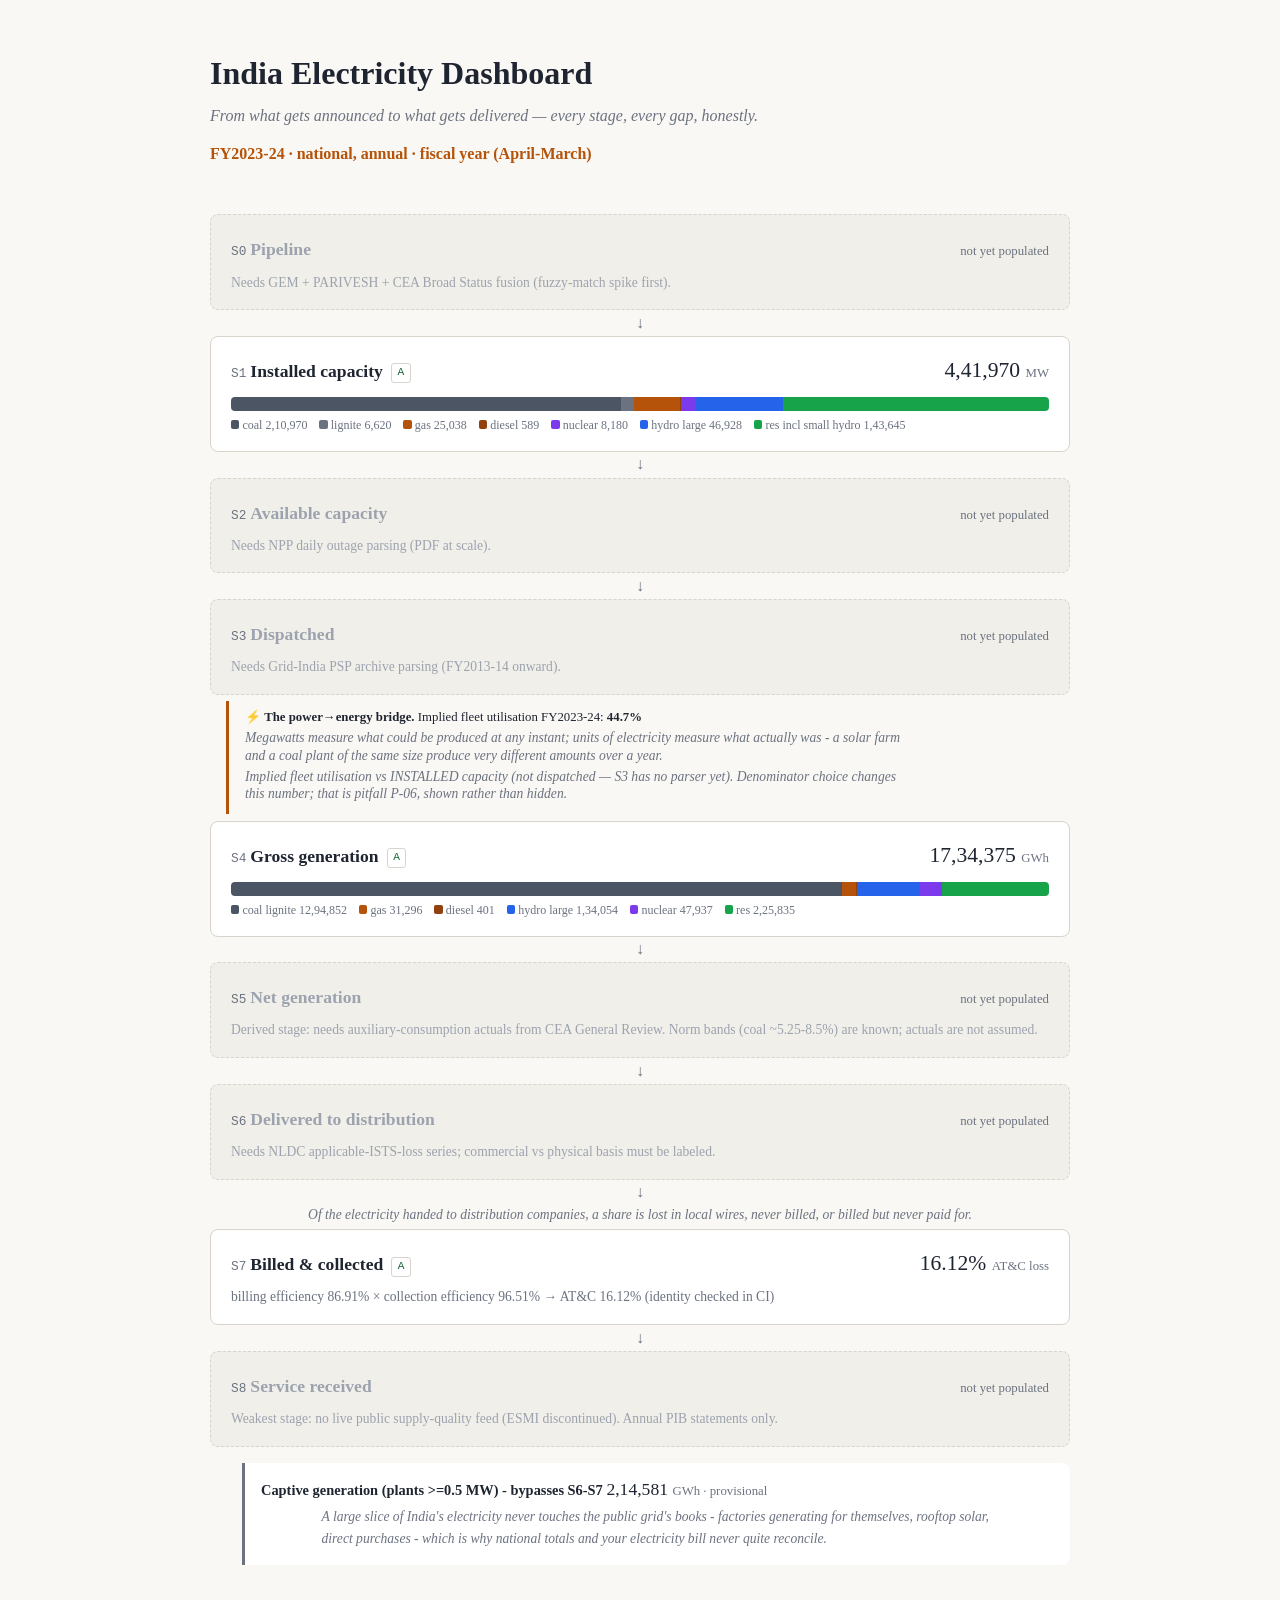
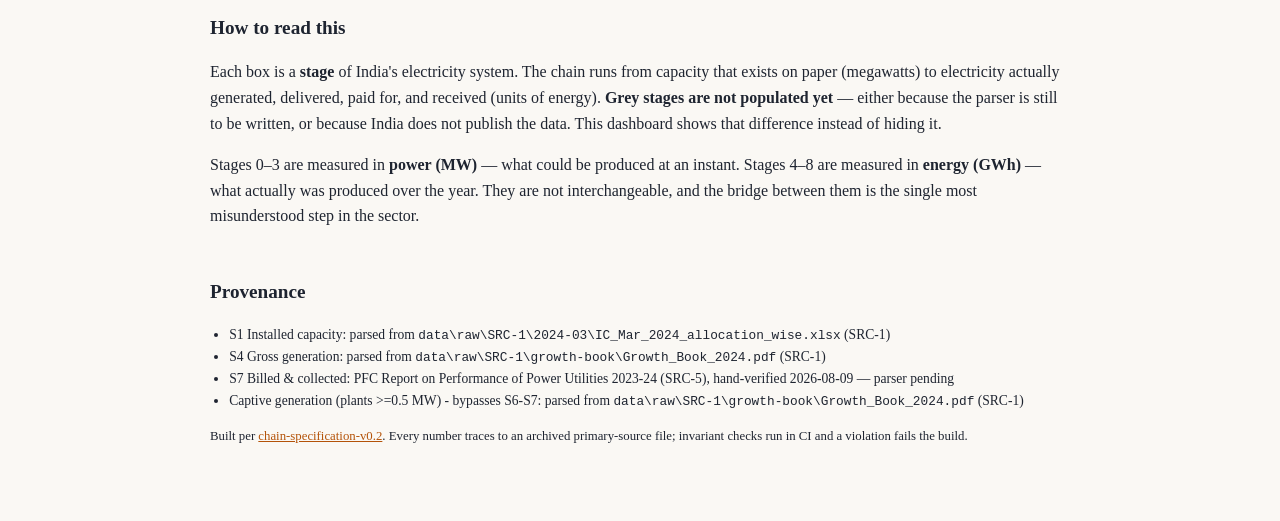
==== site/index.html @ 017a5931 "Walking skeleton: pipeline, raw archive, static dashboard, CI deploy - pipeline/: archive-first fetc" ====
<!doctype html>
<html lang="en">
<head>
<meta charset="utf-8">
<meta name="viewport" content="width=device-width, initial-scale=1">
<title>India Electricity Dashboard — the chain</title>
<link rel="stylesheet" href="style.css">
</head>
<body>
<header>
  <h1>India Electricity Dashboard</h1>
  <p class="tagline">From what gets announced to what gets delivered — every stage, every gap, honestly.</p>
  <p class="period" id="period"></p>
</header>

<main>
  <section id="chain" aria-label="The electricity chain"></section>

  <section class="explain">
    <h2>How to read this</h2>
    <p>Each box is a <strong>stage</strong> of India's electricity system. The chain runs from
    capacity that exists on paper (megawatts) to electricity actually generated, delivered,
    paid for, and received (units of energy). <strong>Grey stages are not populated yet</strong> —
    either because the parser is still to be written, or because India does not publish the
    data. This dashboard shows that difference instead of hiding it.</p>
    <p>Stages 0–3 are measured in <strong>power (MW)</strong> — what could be produced at an instant.
    Stages 4–8 are measured in <strong>energy (GWh)</strong> — what actually was produced over the year.
    They are not interchangeable, and the bridge between them is the single most
    misunderstood step in the sector.</p>
  </section>

  <section id="notes" class="explain">
    <h2>Provenance</h2>
    <ul id="provenance"></ul>
    <p class="fine">Built per <a href="https://github.com/subtlesk/indiainfra">chain-specification-v0.2</a>.
    Every number traces to an archived primary-source file; invariant checks run in CI and
    a violation fails the build.</p>
  </section>
</main>

<script src="app.js"></script>
</body>
</html>
---- site/style.css ----
:root {
  --bg: #faf8f4;
  --ink: #1e2430;
  --muted: #6b7280;
  --card: #ffffff;
  --line: #d8d4cc;
  --accent: #b45309;
  --pending-bg: #f1efe9;
  --pending-ink: #9ca3af;
  --good: #166534;
}
@media (prefers-color-scheme: dark) {
  :root {
    --bg: #14161c; --ink: #e8e6e1; --muted: #9aa0ab; --card: #1d2129;
    --line: #343a46; --accent: #e8963f; --pending-bg: #191c23;
    --pending-ink: #565d6b; --good: #6bbf8a;
  }
}
* { box-sizing: border-box; }
body {
  margin: 0; background: var(--bg); color: var(--ink);
  font: 16px/1.6 Georgia, 'Times New Roman', serif;
}
header { max-width: 900px; margin: 0 auto; padding: 3rem 1.25rem 1rem; }
h1 { font-size: 2rem; margin: 0 0 .25rem; }
.tagline { color: var(--muted); margin: 0; font-style: italic; }
.period { color: var(--accent); font-weight: bold; margin: .75rem 0 0; }
main { max-width: 900px; margin: 0 auto; padding: 0 1.25rem 4rem; }

#chain { margin: 2rem 0; }
.stage {
  background: var(--card); border: 1px solid var(--line); border-radius: 8px;
  padding: 1rem 1.25rem; margin: 0;
}
.stage.pending { background: var(--pending-bg); border-style: dashed; }
.stage.pending .stage-name, .stage.pending .stage-note { color: var(--pending-ink); }
.stage-head { display: flex; justify-content: space-between; align-items: baseline; gap: 1rem; flex-wrap: wrap; }
.stage-id { font-family: ui-monospace, monospace; font-size: .8rem; color: var(--muted); }
.stage-name { font-weight: bold; font-size: 1.1rem; }
.stage-value { font-size: 1.35rem; font-variant-numeric: tabular-nums; }
.stage-value small { font-size: .8rem; color: var(--muted); }
.stage-note { font-size: .85rem; color: var(--muted); margin: .35rem 0 0; }
.grade { display: inline-block; font-family: ui-monospace, monospace; font-size: .7rem;
  border: 1px solid var(--line); border-radius: 3px; padding: 0 .35rem; margin-left: .5rem;
  color: var(--good); vertical-align: middle; }
.breakdown { display: flex; height: 14px; border-radius: 4px; overflow: hidden; margin-top: .6rem; }
.breakdown span { display: block; height: 100%; }
.legend { font-size: .75rem; color: var(--muted); margin-top: .3rem; }
.legend b { font-weight: normal; white-space: nowrap; margin-right: .75rem; }
.legend i { display: inline-block; width: .7em; height: .7em; border-radius: 2px; margin-right: .25em; }

.connector { text-align: center; color: var(--muted); padding: .15rem 0; line-height: 1.3; }
.connector .arrow { font-size: 1rem; }
.connector .edge-label { font-size: .8rem; }
.connector.bridge { border-left: 3px solid var(--accent); margin: .4rem 0 .4rem 1rem;
  padding: .5rem 1rem; text-align: left; }
.connector.bridge .edge-label { color: var(--ink); }
.citizen { font-style: italic; font-size: .85rem; color: var(--muted); max-width: 42rem;
  margin: .2rem auto; }
.connector.bridge .citizen { margin: .2rem 0; }

.sideflow { border-left: 3px solid var(--muted); background: var(--card);
  border-radius: 0 8px 8px 0; padding: .75rem 1rem; margin: 1rem 0 1rem 2rem;
  font-size: .9rem; }
.sideflow .stage-value { font-size: 1.1rem; }

.explain { margin-top: 3rem; }
.explain h2 { font-size: 1.2rem; }
.explain p, .explain li { color: var(--ink); }
.fine { font-size: .8rem; color: var(--muted); }
#provenance { font-size: .85rem; padding-left: 1.2rem; }
#provenance code { font-size: .8rem; }
a { color: var(--accent); }
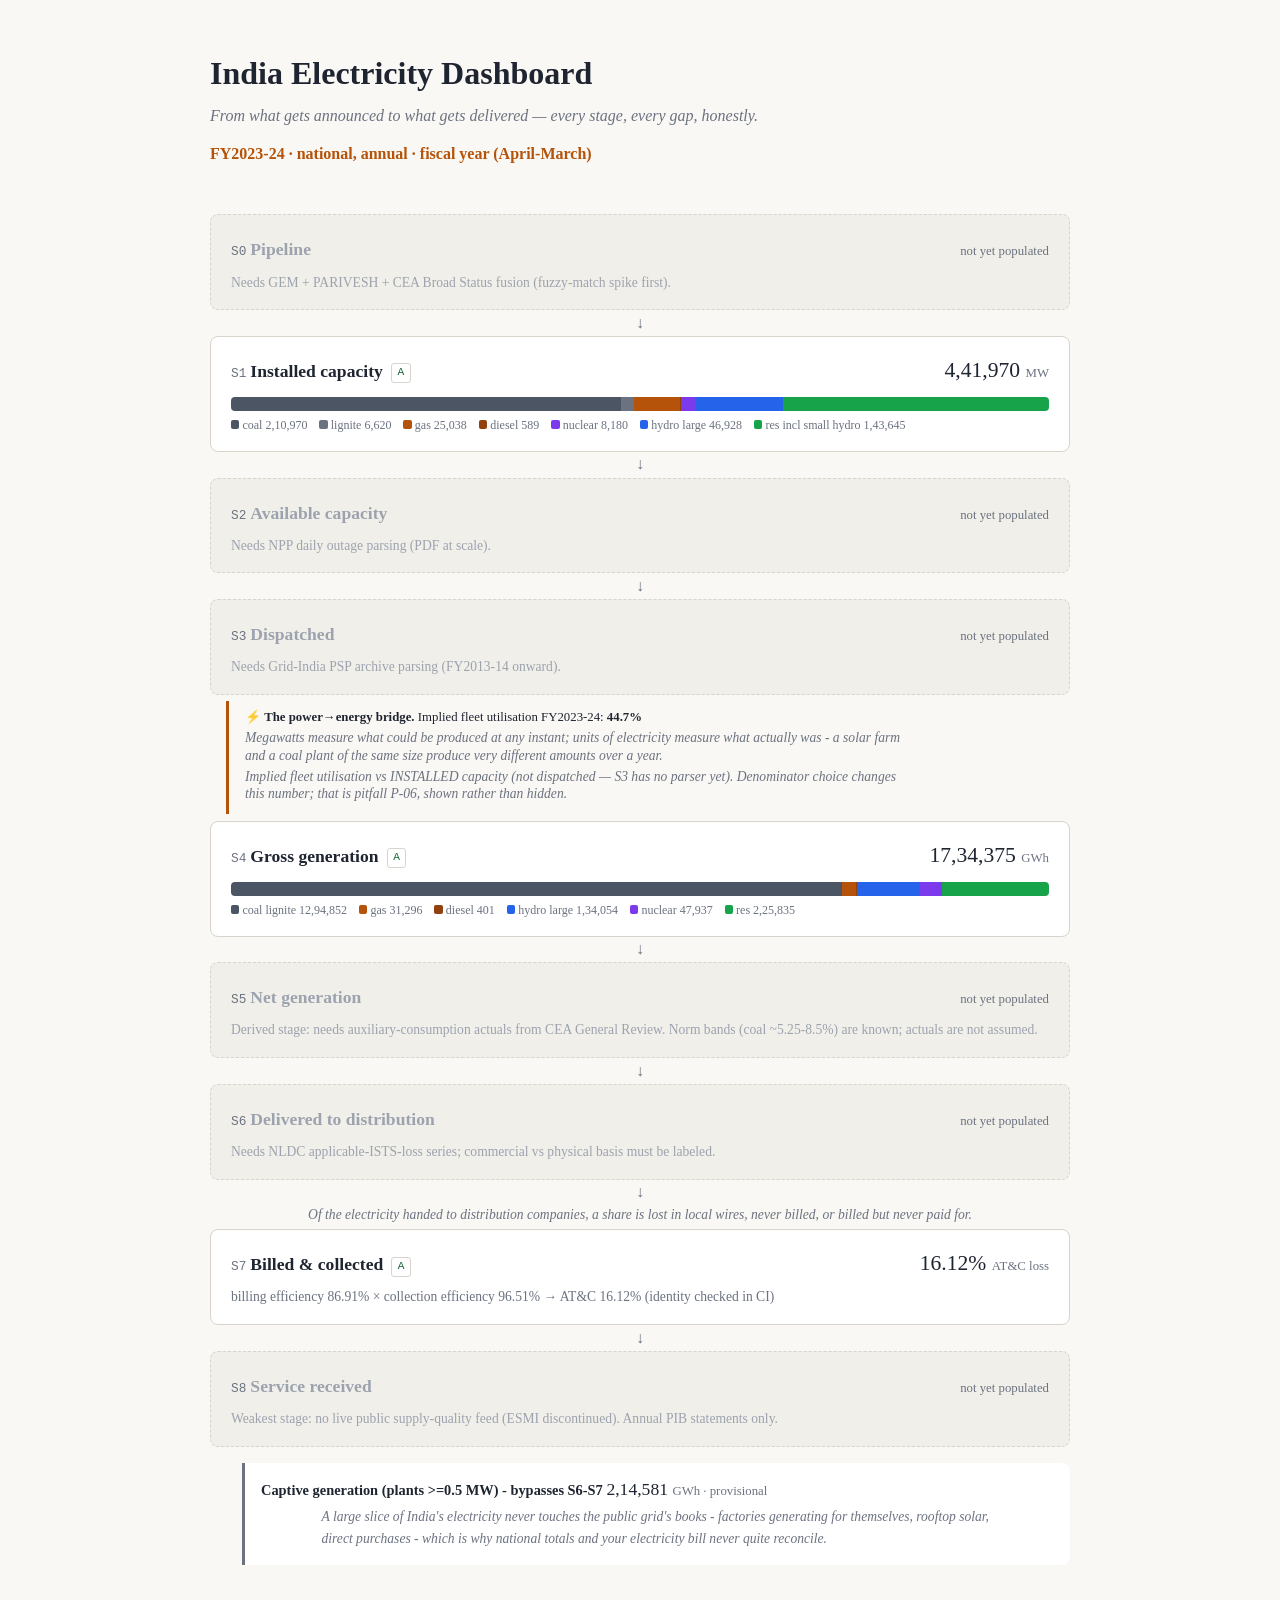
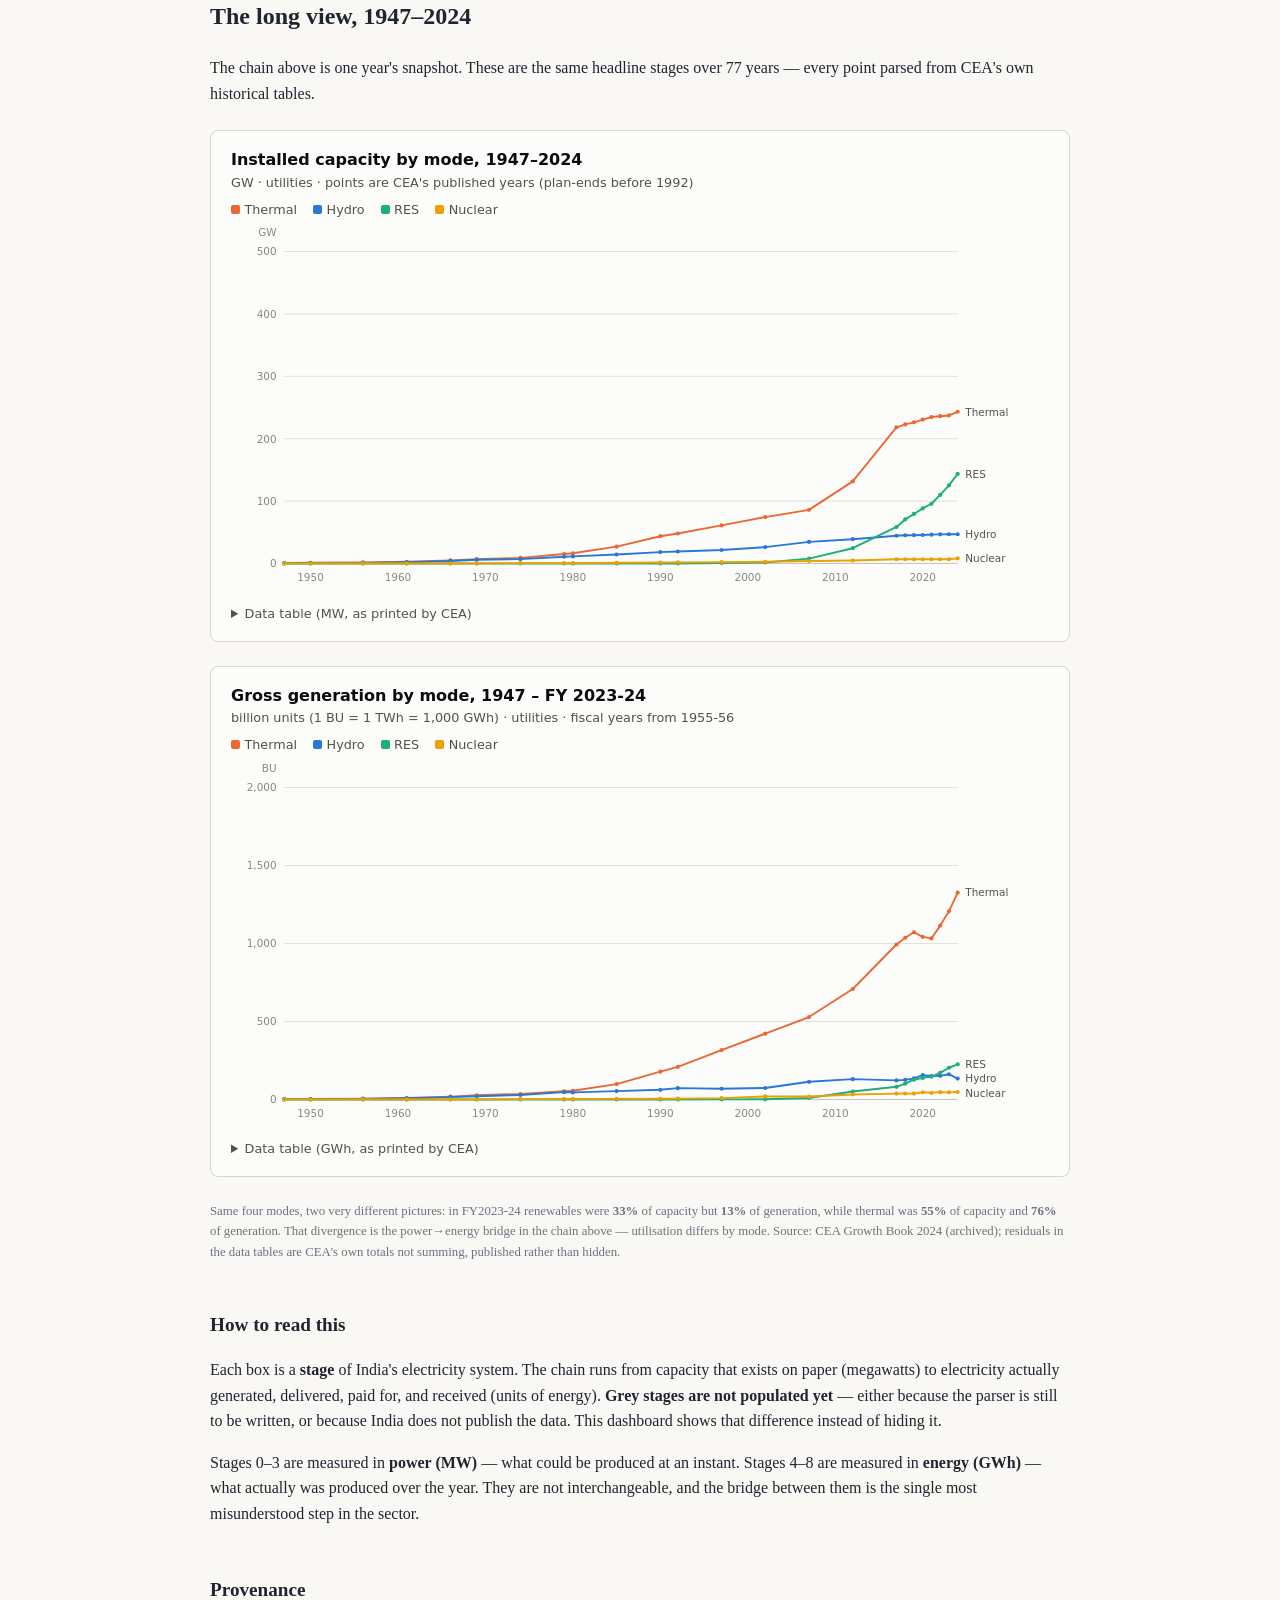
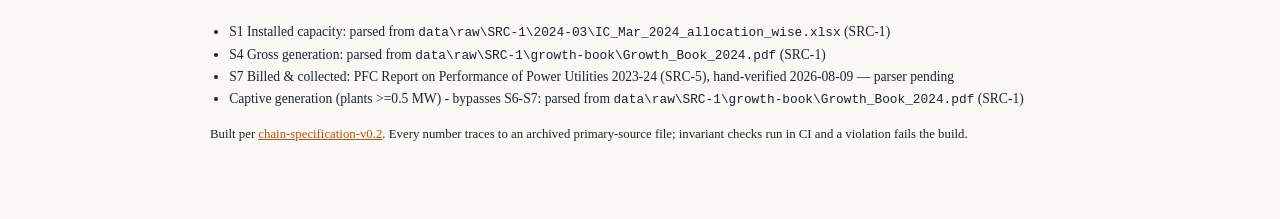
==== commit 8b3b1cff: "Time-series view: mode-wise capacity & generation lines, 1947-2024 - parse_cea.py: history parsers f" ====
--- a/site/index.html
+++ b/site/index.html
@@ -15,6 +15,12 @@
 
 <main>
   <section id="chain" aria-label="The electricity chain"></section>
+
+  <section id="longview" aria-label="The long view — time series">
+    <h2>The long view, 1947–2024</h2>
+    <p>The chain above is one year's snapshot. These are the same headline stages over
+    77 years — every point parsed from CEA's own historical tables.</p>
+  </section>
 
   <section class="explain">
     <h2>How to read this</h2>
@@ -39,5 +45,6 @@
 </main>
 
 <script src="app.js"></script>
+<script src="chart.js"></script>
 </body>
 </html>
--- a/site/style.css
+++ b/site/style.css
@@ -64,6 +64,53 @@
   font-size: .9rem; }
 .sideflow .stage-value { font-size: 1.1rem; }
 
+/* ---- time-series charts (dataviz reference palette) ---- */
+.viz-root {
+  color-scheme: light;
+  --surface-1: #fcfcfb; --text-primary: #0b0b0b; --text-secondary: #52514e;
+  --muted-ink: #898781; --grid: #e1e0d9; --baseline: #c3c2b7;
+  --series-1: #2a78d6; --series-2: #eb6834; --series-3: #1baf7a; --series-4: #eda100;
+  position: relative; background: var(--surface-1);
+  border: 1px solid var(--line); border-radius: 8px;
+  padding: 1rem 1.25rem; margin: 1.5rem 0;
+  font-family: system-ui, -apple-system, "Segoe UI", sans-serif;
+}
+@media (prefers-color-scheme: dark) {
+  .viz-root {
+    color-scheme: dark;
+    --surface-1: #1a1a19; --text-primary: #ffffff; --text-secondary: #c3c2b7;
+    --muted-ink: #898781; --grid: #2c2c2a; --baseline: #383835;
+    --series-1: #3987e5; --series-2: #d95926; --series-3: #199e70; --series-4: #c98500;
+  }
+}
+.viz-root figcaption { color: var(--text-primary); font-weight: 600; margin-bottom: .25rem; }
+.viz-root .viz-sub { display: block; font-weight: 400; font-size: .8rem; color: var(--text-secondary); }
+.viz-legend { display: flex; gap: 1rem; flex-wrap: wrap; font-size: .8rem;
+  color: var(--text-secondary); margin: .4rem 0 .2rem; }
+.viz-legend i { display: inline-block; width: .7em; height: .7em; border-radius: 2px; margin-right: .35em; }
+.viz-root svg { width: 100%; height: auto; display: block; }
+.viz-root .grid { stroke: var(--grid); stroke-width: 1; }
+.viz-root .axis { stroke: var(--baseline); stroke-width: 1; }
+.viz-root .tick { fill: var(--muted-ink); font-size: 11px; }
+.viz-root .ynum { font-variant-numeric: tabular-nums; }
+.viz-root .series { fill: none; stroke-width: 2; stroke-linejoin: round; }
+.viz-root .endlabel { fill: var(--text-secondary); font-size: 11px; }
+.viz-root .cross { stroke: var(--baseline); stroke-width: 1; stroke-dasharray: 3 3; }
+.viz-tip { position: absolute; top: 4.5rem; background: var(--surface-1);
+  border: 1px solid var(--line); border-radius: 6px; padding: .5rem .65rem;
+  font-size: .75rem; color: var(--text-secondary); pointer-events: none;
+  box-shadow: 0 2px 8px rgba(0,0,0,.12); min-width: 130px; }
+.viz-tip b { color: var(--text-primary); font-variant-numeric: tabular-nums; float: right; margin-left: .75em; }
+.viz-tip i { display: inline-block; width: .6em; height: .6em; border-radius: 2px; margin-right: .35em; }
+.viz-tip .tot { border-top: 1px solid var(--line); margin-top: .25rem; padding-top: .25rem; }
+.viz-tip .resid { color: var(--muted-ink); font-style: italic; max-width: 12rem; }
+.viz-root details { margin-top: .5rem; font-size: .8rem; color: var(--text-secondary); }
+.viz-root summary { cursor: pointer; }
+.viz-tablewrap { overflow-x: auto; }
+.viz-root table { border-collapse: collapse; margin-top: .5rem; font-variant-numeric: tabular-nums; }
+.viz-root th, .viz-root td { padding: .15rem .6rem; text-align: right; border-bottom: 1px solid var(--grid); }
+.viz-root th:first-child, .viz-root td:first-child { text-align: left; }
+
 .explain { margin-top: 3rem; }
 .explain h2 { font-size: 1.2rem; }
 .explain p, .explain li { color: var(--ink); }
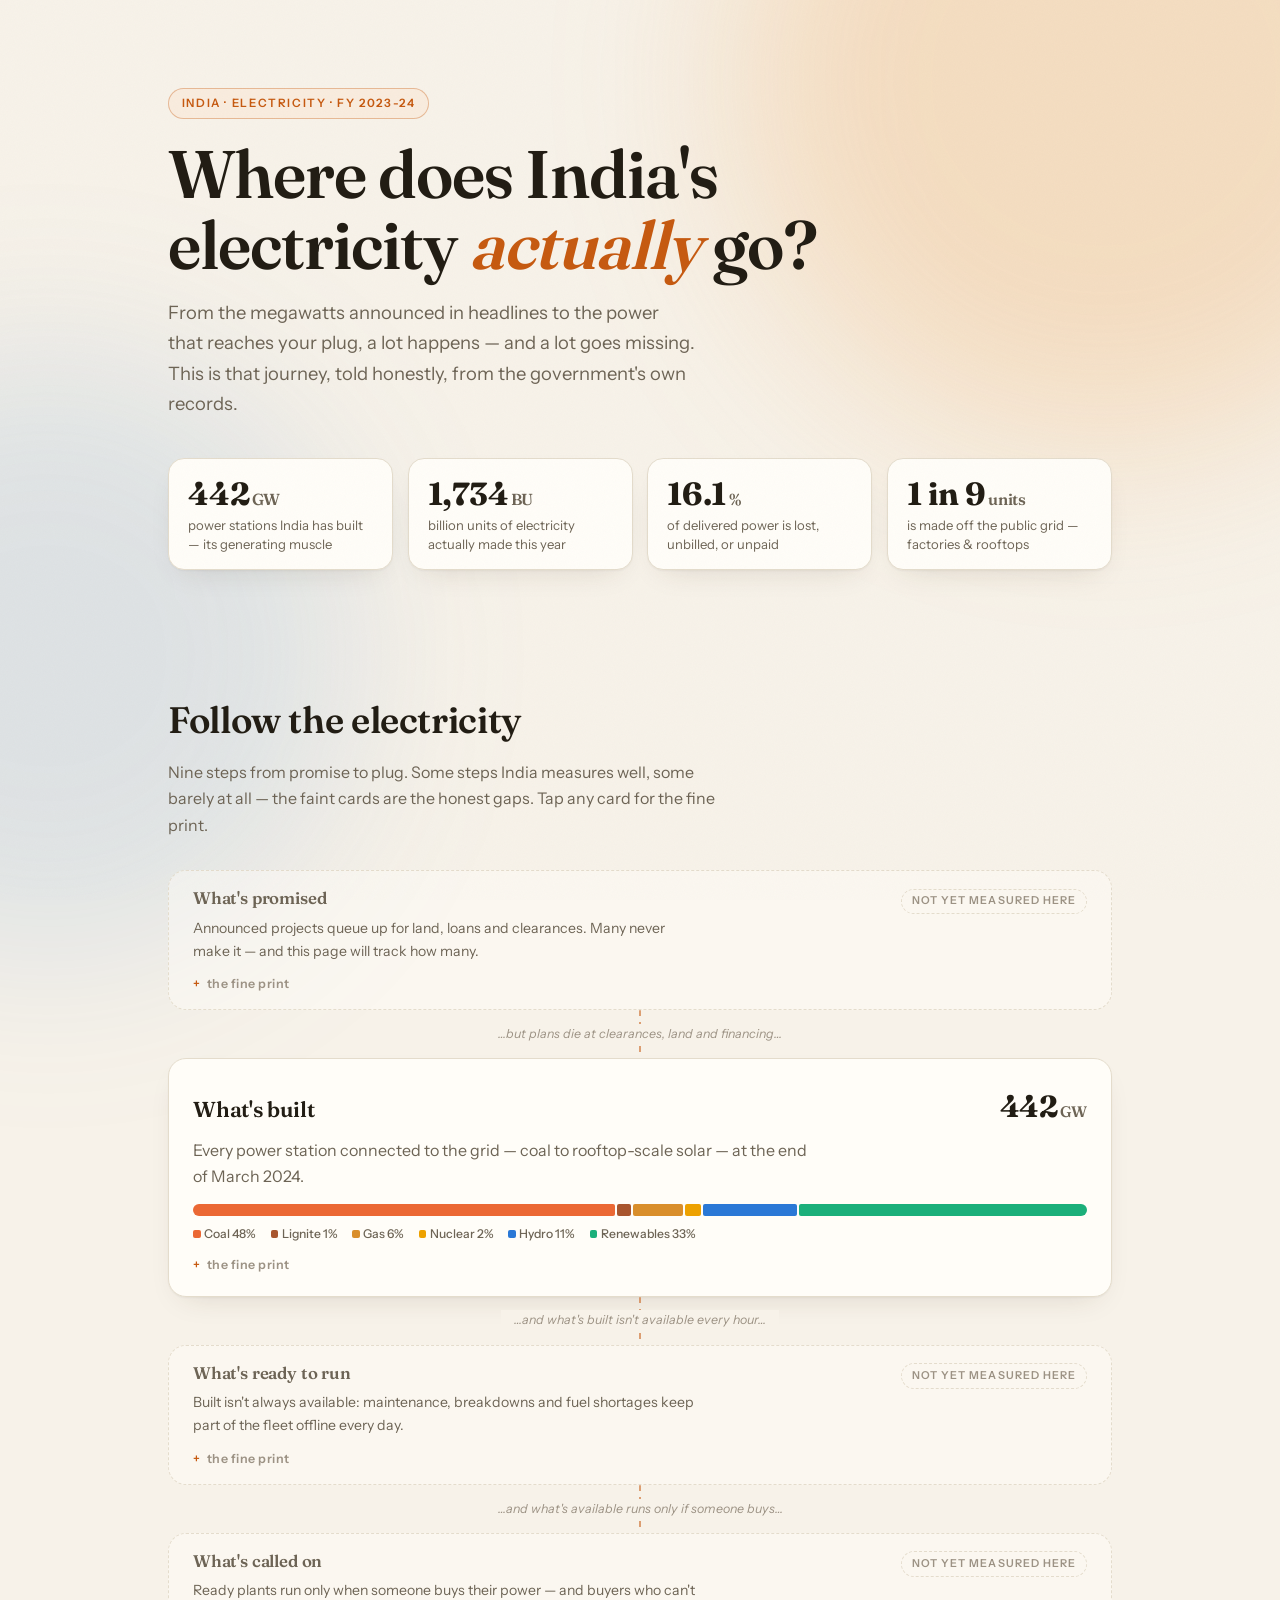
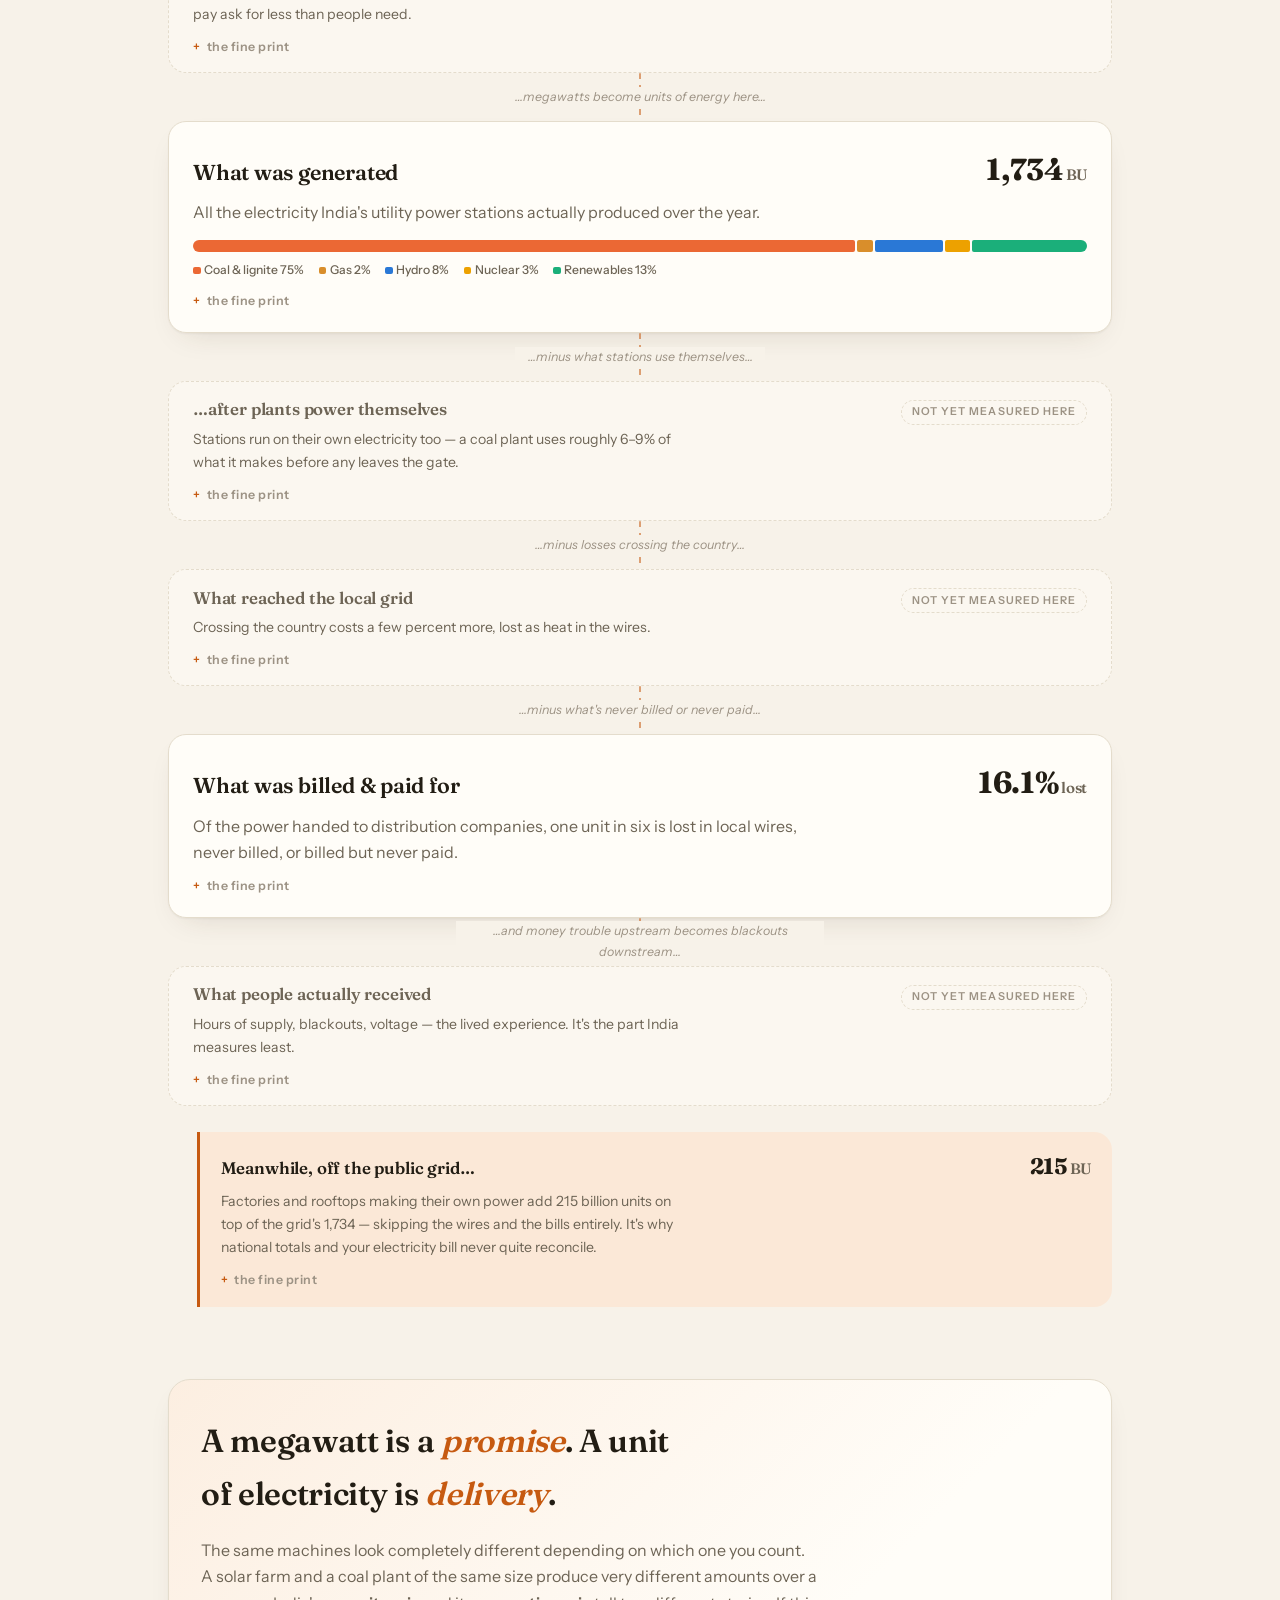
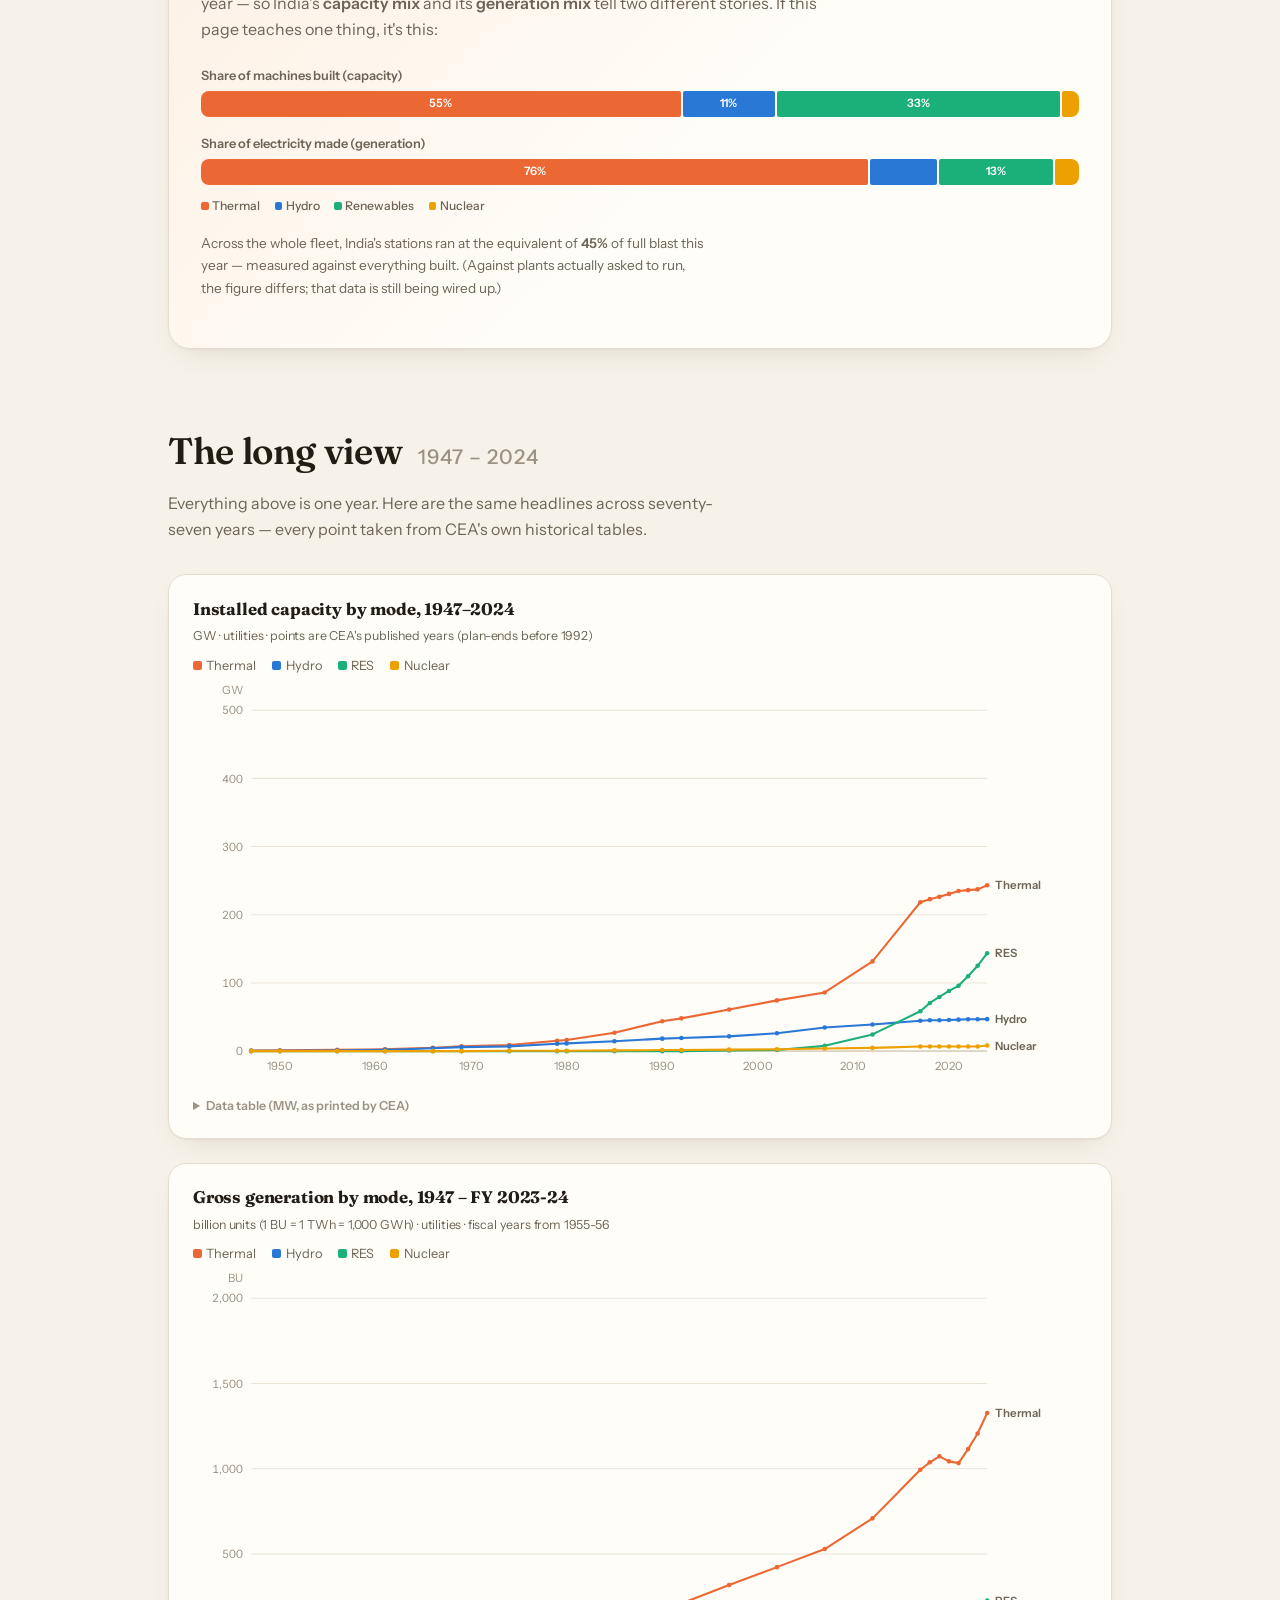
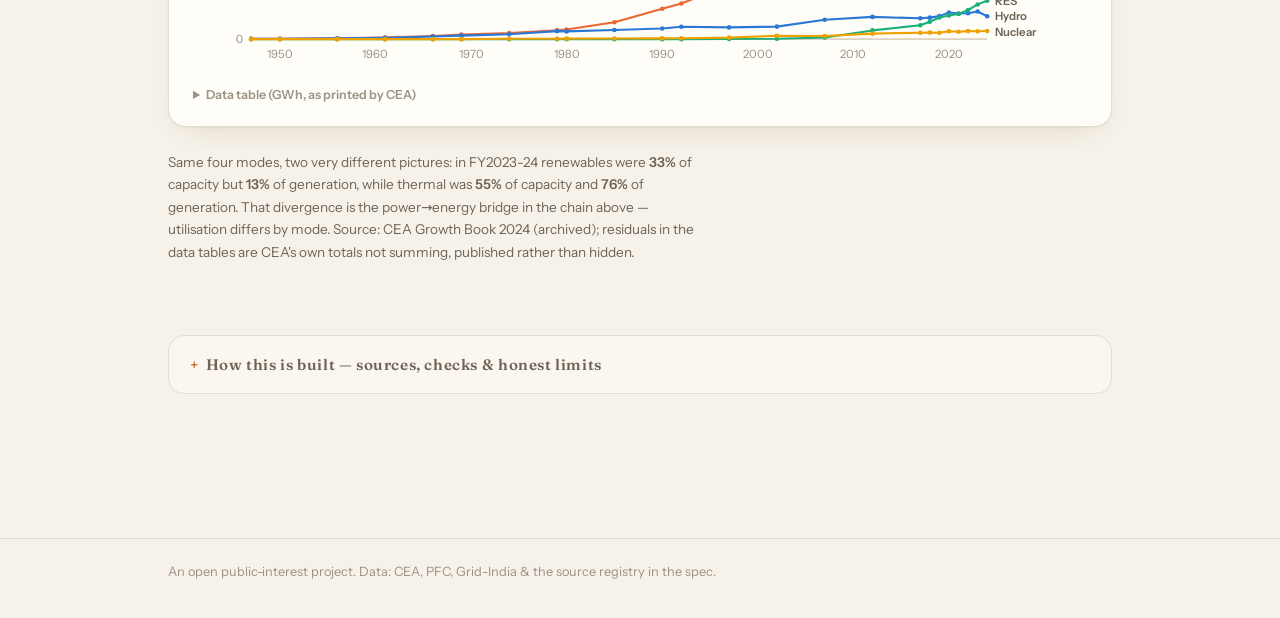
==== commit 1c9a81f4: "Citizen-first UI redesign: story-first editorial layout - hero question + four plain-language stat t" ====
--- a/site/index.html
+++ b/site/index.html
@@ -3,46 +3,60 @@
 <head>
 <meta charset="utf-8">
 <meta name="viewport" content="width=device-width, initial-scale=1">
-<title>India Electricity Dashboard — the chain</title>
+<title>Where does India's electricity actually go?</title>
+<meta name="description" content="From the megawatts announced to the power that reaches your plug — India's electricity, one honest chain, built from the government's own records.">
+<link rel="stylesheet" href="fonts.css">
 <link rel="stylesheet" href="style.css">
 </head>
 <body>
-<header>
-  <h1>India Electricity Dashboard</h1>
-  <p class="tagline">From what gets announced to what gets delivered — every stage, every gap, honestly.</p>
-  <p class="period" id="period"></p>
+<div class="glow glow-a" aria-hidden="true"></div>
+<div class="glow glow-b" aria-hidden="true"></div>
+
+<header class="hero">
+  <p class="badge reveal">India · Electricity · FY&nbsp;2023-24</p>
+  <h1 class="reveal d1">Where does India's electricity <em>actually</em> go?</h1>
+  <p class="lede reveal d2">From the megawatts announced in headlines to the power that reaches your
+  plug, a lot happens — and a lot goes missing. This is that journey, told honestly,
+  from the government's own records.</p>
+  <div id="tiles" class="tiles reveal d3"></div>
 </header>
 
 <main>
-  <section id="chain" aria-label="The electricity chain"></section>
-
-  <section id="longview" aria-label="The long view — time series">
-    <h2>The long view, 1947–2024</h2>
-    <p>The chain above is one year's snapshot. These are the same headline stages over
-    77 years — every point parsed from CEA's own historical tables.</p>
+  <section id="chain-section">
+    <h2 class="reveal">Follow the electricity</h2>
+    <p class="sec-lede reveal">Nine steps from promise to plug. Some steps India measures well,
+    some barely at all — the faint cards are the honest gaps. Tap any card for the fine print.</p>
+    <div id="chain"></div>
   </section>
 
-  <section class="explain">
-    <h2>How to read this</h2>
-    <p>Each box is a <strong>stage</strong> of India's electricity system. The chain runs from
-    capacity that exists on paper (megawatts) to electricity actually generated, delivered,
-    paid for, and received (units of energy). <strong>Grey stages are not populated yet</strong> —
-    either because the parser is still to be written, or because India does not publish the
-    data. This dashboard shows that difference instead of hiding it.</p>
-    <p>Stages 0–3 are measured in <strong>power (MW)</strong> — what could be produced at an instant.
-    Stages 4–8 are measured in <strong>energy (GWh)</strong> — what actually was produced over the year.
-    They are not interchangeable, and the bridge between them is the single most
-    misunderstood step in the sector.</p>
+  <section id="lesson"></section>
+
+  <section id="longview">
+    <h2>The long view <span class="range">1947 – 2024</span></h2>
+    <p class="sec-lede">Everything above is one year. Here are the same headlines across
+    seventy-seven years — every point taken from CEA's own historical tables.</p>
   </section>
 
-  <section id="notes" class="explain">
-    <h2>Provenance</h2>
-    <ul id="provenance"></ul>
-    <p class="fine">Built per <a href="https://github.com/subtlesk/indiainfra">chain-specification-v0.2</a>.
-    Every number traces to an archived primary-source file; invariant checks run in CI and
-    a violation fails the build.</p>
+  <section id="method">
+    <details>
+      <summary>How this is built — sources, checks &amp; honest limits</summary>
+      <div class="method-body">
+        <p>Every number on this page is parsed from an archived primary-source government file —
+        never typed in from memory. The build recomputes the whole page from those files and runs
+        identity checks (do the parts sum to the whole? does the same figure agree across two
+        independent documents?). If any check fails, the site does not publish.</p>
+        <ul id="provenance"></ul>
+        <p>Where India's own published tables don't add up (they sometimes don't), the difference
+        is shown as a "residual" — published, never hidden. Full model:
+        <a href="https://github.com/subtlesk/indiainfra">chain specification v0.2 on GitHub</a>.</p>
+      </div>
+    </details>
   </section>
 </main>
+
+<footer>
+  <p>An open public-interest project. Data: CEA, PFC, Grid-India &amp; the source registry in the spec.</p>
+</footer>
 
 <script src="app.js"></script>
 <script src="chart.js"></script>
--- a/site/fonts.css
+++ b/site/fonts.css
@@ -0,0 +1,7 @@
+@font-face { font-family:'Fraunces'; font-style:normal; font-weight:400; font-display:swap; src:url('fonts/Fraunces-normal-400.woff2') format('woff2'); }
+@font-face { font-family:'Fraunces'; font-style:normal; font-weight:600; font-display:swap; src:url('fonts/Fraunces-normal-600.woff2') format('woff2'); }
+@font-face { font-family:'Fraunces'; font-style:normal; font-weight:700; font-display:swap; src:url('fonts/Fraunces-normal-700.woff2') format('woff2'); }
+@font-face { font-family:'Instrument Sans'; font-style:italic; font-weight:400; font-display:swap; src:url('fonts/InstrumentSans-italic-400.woff2') format('woff2'); }
+@font-face { font-family:'Instrument Sans'; font-style:normal; font-weight:400; font-display:swap; src:url('fonts/InstrumentSans-normal-400.woff2') format('woff2'); }
+@font-face { font-family:'Instrument Sans'; font-style:normal; font-weight:500; font-display:swap; src:url('fonts/InstrumentSans-normal-500.woff2') format('woff2'); }
+@font-face { font-family:'Instrument Sans'; font-style:normal; font-weight:600; font-display:swap; src:url('fonts/InstrumentSans-normal-600.woff2') format('woff2'); }
--- a/site/style.css
+++ b/site/style.css
@@ -1,120 +1,256 @@
+/* India Electricity Dashboard — citizen-first editorial UI.
+   Type: Fraunces (display) + Instrument Sans (body), self-hosted.
+   Light: warm paper + saffron. Dark: deep charcoal, same accent. */
+
 :root {
-  --bg: #faf8f4;
-  --ink: #1e2430;
-  --muted: #6b7280;
-  --card: #ffffff;
-  --line: #d8d4cc;
-  --accent: #b45309;
-  --pending-bg: #f1efe9;
-  --pending-ink: #9ca3af;
-  --good: #166534;
+  --paper: #f7f2e9;
+  --paper-2: #fffdf8;
+  --ink: #221d14;
+  --ink-2: #6d6455;
+  --ink-3: #9c9284;
+  --line: #e4dccc;
+  --accent: #c65a11;
+  --accent-soft: #fbe8d7;
+  --card: #fffdf8;
+  --card-dim: rgba(255, 253, 248, .45);
+  --shadow: 0 1px 2px rgba(60, 45, 20, .05), 0 12px 32px -16px rgba(60, 45, 20, .18);
+  --glow-a: rgba(236, 145, 52, .22);
+  --glow-b: rgba(58, 125, 202, .13);
+  /* chart chrome (dataviz contract) */
+  --surface-1: #fffdf8; --text-primary: #221d14; --text-secondary: #6d6455;
+  --muted-ink: #9c9284; --grid: #ece5d6; --baseline: #d4cab6;
+  --series-1: #2a78d6; --series-2: #eb6834; --series-3: #1baf7a; --series-4: #eda100;
 }
 @media (prefers-color-scheme: dark) {
   :root {
-    --bg: #14161c; --ink: #e8e6e1; --muted: #9aa0ab; --card: #1d2129;
-    --line: #343a46; --accent: #e8963f; --pending-bg: #191c23;
-    --pending-ink: #565d6b; --good: #6bbf8a;
-  }
-}
-* { box-sizing: border-box; }
-body {
-  margin: 0; background: var(--bg); color: var(--ink);
-  font: 16px/1.6 Georgia, 'Times New Roman', serif;
-}
-header { max-width: 900px; margin: 0 auto; padding: 3rem 1.25rem 1rem; }
-h1 { font-size: 2rem; margin: 0 0 .25rem; }
-.tagline { color: var(--muted); margin: 0; font-style: italic; }
-.period { color: var(--accent); font-weight: bold; margin: .75rem 0 0; }
-main { max-width: 900px; margin: 0 auto; padding: 0 1.25rem 4rem; }
-
-#chain { margin: 2rem 0; }
-.stage {
-  background: var(--card); border: 1px solid var(--line); border-radius: 8px;
-  padding: 1rem 1.25rem; margin: 0;
-}
-.stage.pending { background: var(--pending-bg); border-style: dashed; }
-.stage.pending .stage-name, .stage.pending .stage-note { color: var(--pending-ink); }
-.stage-head { display: flex; justify-content: space-between; align-items: baseline; gap: 1rem; flex-wrap: wrap; }
-.stage-id { font-family: ui-monospace, monospace; font-size: .8rem; color: var(--muted); }
-.stage-name { font-weight: bold; font-size: 1.1rem; }
-.stage-value { font-size: 1.35rem; font-variant-numeric: tabular-nums; }
-.stage-value small { font-size: .8rem; color: var(--muted); }
-.stage-note { font-size: .85rem; color: var(--muted); margin: .35rem 0 0; }
-.grade { display: inline-block; font-family: ui-monospace, monospace; font-size: .7rem;
-  border: 1px solid var(--line); border-radius: 3px; padding: 0 .35rem; margin-left: .5rem;
-  color: var(--good); vertical-align: middle; }
-.breakdown { display: flex; height: 14px; border-radius: 4px; overflow: hidden; margin-top: .6rem; }
-.breakdown span { display: block; height: 100%; }
-.legend { font-size: .75rem; color: var(--muted); margin-top: .3rem; }
-.legend b { font-weight: normal; white-space: nowrap; margin-right: .75rem; }
-.legend i { display: inline-block; width: .7em; height: .7em; border-radius: 2px; margin-right: .25em; }
-
-.connector { text-align: center; color: var(--muted); padding: .15rem 0; line-height: 1.3; }
-.connector .arrow { font-size: 1rem; }
-.connector .edge-label { font-size: .8rem; }
-.connector.bridge { border-left: 3px solid var(--accent); margin: .4rem 0 .4rem 1rem;
-  padding: .5rem 1rem; text-align: left; }
-.connector.bridge .edge-label { color: var(--ink); }
-.citizen { font-style: italic; font-size: .85rem; color: var(--muted); max-width: 42rem;
-  margin: .2rem auto; }
-.connector.bridge .citizen { margin: .2rem 0; }
-
-.sideflow { border-left: 3px solid var(--muted); background: var(--card);
-  border-radius: 0 8px 8px 0; padding: .75rem 1rem; margin: 1rem 0 1rem 2rem;
-  font-size: .9rem; }
-.sideflow .stage-value { font-size: 1.1rem; }
-
-/* ---- time-series charts (dataviz reference palette) ---- */
-.viz-root {
-  color-scheme: light;
-  --surface-1: #fcfcfb; --text-primary: #0b0b0b; --text-secondary: #52514e;
-  --muted-ink: #898781; --grid: #e1e0d9; --baseline: #c3c2b7;
-  --series-1: #2a78d6; --series-2: #eb6834; --series-3: #1baf7a; --series-4: #eda100;
-  position: relative; background: var(--surface-1);
-  border: 1px solid var(--line); border-radius: 8px;
-  padding: 1rem 1.25rem; margin: 1.5rem 0;
-  font-family: system-ui, -apple-system, "Segoe UI", sans-serif;
-}
-@media (prefers-color-scheme: dark) {
-  .viz-root {
-    color-scheme: dark;
-    --surface-1: #1a1a19; --text-primary: #ffffff; --text-secondary: #c3c2b7;
-    --muted-ink: #898781; --grid: #2c2c2a; --baseline: #383835;
+    --paper: #16130e;
+    --paper-2: #1e1a13;
+    --ink: #f2ece1;
+    --ink-2: #b0a795;
+    --ink-3: #7d7466;
+    --line: #332d22;
+    --accent: #f0913c;
+    --accent-soft: #3a2a17;
+    --card: #201c14;
+    --card-dim: rgba(32, 28, 20, .5);
+    --shadow: 0 1px 2px rgba(0, 0, 0, .4), 0 16px 40px -20px rgba(0, 0, 0, .6);
+    --glow-a: rgba(240, 145, 60, .10);
+    --glow-b: rgba(70, 130, 200, .08);
+    --surface-1: #201c14; --text-primary: #f2ece1; --text-secondary: #b0a795;
+    --muted-ink: #7d7466; --grid: #2e281d; --baseline: #443c2c;
     --series-1: #3987e5; --series-2: #d95926; --series-3: #199e70; --series-4: #c98500;
   }
 }
-.viz-root figcaption { color: var(--text-primary); font-weight: 600; margin-bottom: .25rem; }
-.viz-root .viz-sub { display: block; font-weight: 400; font-size: .8rem; color: var(--text-secondary); }
+
+* { box-sizing: border-box; }
+html { scroll-behavior: smooth; }
+body {
+  margin: 0;
+  background: var(--paper);
+  color: var(--ink);
+  font: 16px/1.65 "Instrument Sans", system-ui, sans-serif;
+  overflow-x: hidden;
+}
+/* grain */
+body::before {
+  content: ""; position: fixed; inset: 0; pointer-events: none; z-index: 3;
+  opacity: .05; mix-blend-mode: multiply;
+  background-image: url("data:image/svg+xml,%3Csvg xmlns='http://www.w3.org/2000/svg' width='140' height='140'%3E%3Cfilter id='n'%3E%3CfeTurbulence type='fractalNoise' baseFrequency='.9' numOctaves='2'/%3E%3C/filter%3E%3Crect width='140' height='140' filter='url(%23n)' opacity='.6'/%3E%3C/svg%3E");
+}
+@media (prefers-color-scheme: dark) { body::before { mix-blend-mode: screen; opacity: .04; } }
+
+.glow { position: fixed; border-radius: 50%; filter: blur(90px); z-index: 0; pointer-events: none; }
+.glow-a { width: 46rem; height: 46rem; top: -18rem; right: -12rem; background: var(--glow-a); }
+.glow-b { width: 38rem; height: 38rem; top: 22rem; left: -16rem; background: var(--glow-b); }
+
+.hero, main, footer { position: relative; z-index: 1; }
+.hero { max-width: 62rem; margin: 0 auto; padding: 5.5rem 1.5rem 3rem; }
+.badge {
+  display: inline-block; font-size: .72rem; font-weight: 600; letter-spacing: .14em;
+  text-transform: uppercase; color: var(--accent);
+  border: 1px solid color-mix(in srgb, var(--accent) 35%, transparent);
+  background: color-mix(in srgb, var(--accent-soft) 60%, transparent);
+  padding: .3rem .8rem; border-radius: 99px; margin: 0 0 1.2rem;
+}
+h1 {
+  font-family: "Fraunces", Georgia, serif; font-weight: 600;
+  font-size: clamp(2.4rem, 6vw, 4.2rem); line-height: 1.06;
+  letter-spacing: -.015em; margin: 0 0 1.1rem; max-width: 18ch;
+}
+h1 em { font-style: italic; color: var(--accent); }
+.lede { font-size: 1.15rem; color: var(--ink-2); max-width: 44ch; margin: 0 0 2.4rem; }
+
+/* stat tiles */
+.tiles { display: grid; grid-template-columns: repeat(auto-fit, minmax(11.5rem, 1fr)); gap: .9rem; }
+.tile {
+  background: var(--card); border: 1px solid var(--line); border-radius: 16px;
+  padding: 1.1rem 1.2rem 1rem; box-shadow: var(--shadow);
+}
+.tile .big {
+  font-family: "Fraunces", Georgia, serif; font-weight: 700;
+  font-size: 2rem; line-height: 1.1; letter-spacing: -.01em;
+}
+.tile .big small { font-size: 1rem; font-weight: 600; color: var(--ink-2); margin-left: .15em; }
+.tile .cap { font-size: .82rem; color: var(--ink-2); margin-top: .3rem; line-height: 1.4; }
+
+main { max-width: 62rem; margin: 0 auto; padding: 0 1.5rem 5rem; }
+section { margin-top: 4.5rem; }
+h2 {
+  font-family: "Fraunces", Georgia, serif; font-weight: 600;
+  font-size: clamp(1.7rem, 3.4vw, 2.3rem); letter-spacing: -.01em; margin: 0 0 .5rem;
+}
+h2 .range { font-size: .55em; font-family: "Instrument Sans", sans-serif; font-weight: 500;
+  color: var(--ink-3); letter-spacing: .05em; margin-left: .5rem; }
+.sec-lede { color: var(--ink-2); max-width: 52ch; margin: 0 0 2rem; }
+
+/* ---- chain cards ---- */
+#chain { position: relative; }
+.stage-card {
+  position: relative; background: var(--card); border: 1px solid var(--line);
+  border-radius: 18px; padding: 1.35rem 1.5rem 1.25rem; box-shadow: var(--shadow);
+}
+.stage-card.pending {
+  background: var(--card-dim); box-shadow: none; border-style: dashed;
+  padding: .9rem 1.5rem;
+}
+.stage-top { display: flex; align-items: baseline; justify-content: space-between; gap: 1rem; flex-wrap: wrap; }
+.stage-title { font-family: "Fraunces", Georgia, serif; font-weight: 600; font-size: 1.35rem; letter-spacing: -.01em; }
+.stage-card.pending .stage-title { font-size: 1.05rem; color: var(--ink-2); }
+.stage-num {
+  font-family: "Fraunces", Georgia, serif; font-weight: 700; font-size: 1.9rem;
+  letter-spacing: -.01em; white-space: nowrap;
+}
+.stage-num small { font-size: .95rem; font-weight: 600; color: var(--ink-2); margin-left: .12em; }
+.stage-story { color: var(--ink-2); margin: .35rem 0 0; max-width: 56ch; }
+.stage-card.pending .stage-story { font-size: .88rem; margin: .15rem 0 0; }
+.pending-chip {
+  font-size: .68rem; font-weight: 600; letter-spacing: .1em; text-transform: uppercase;
+  color: var(--ink-3); border: 1px dashed var(--line); border-radius: 99px;
+  padding: .18rem .6rem; white-space: nowrap;
+}
+
+/* breakdown bar */
+.breakdown { display: flex; height: 12px; border-radius: 7px; overflow: hidden; margin-top: .9rem; gap: 2px; }
+.breakdown span { display: block; height: 100%; border-radius: 2px; min-width: 3px; }
+.legend { display: flex; flex-wrap: wrap; gap: .3rem .9rem; font-size: .76rem; color: var(--ink-2); margin-top: .5rem; }
+.legend b { font-weight: 500; white-space: nowrap; }
+.legend i { display: inline-block; width: .62em; height: .62em; border-radius: 2px; margin-right: .3em; }
+
+/* connectors with flowing current */
+.connector { position: relative; height: 3rem; display: flex; align-items: center; justify-content: center; }
+.connector::before {
+  content: ""; position: absolute; left: 50%; top: 0; bottom: 0; width: 2px;
+  transform: translateX(-50%); border-radius: 2px;
+  background: repeating-linear-gradient(to bottom, var(--accent) 0 6px, transparent 6px 12px);
+  opacity: .55;
+  animation: current 1.1s linear infinite;
+}
+@keyframes current { to { background-position-y: 12px; } }
+@media (prefers-reduced-motion: reduce) {
+  .connector::before { animation: none; }
+  .reveal { animation: none !important; opacity: 1 !important; transform: none !important; }
+}
+.connector .why {
+  position: relative; z-index: 1; background: var(--paper); color: var(--ink-3);
+  font-size: .78rem; font-style: italic; padding: 0 .8rem; max-width: 46ch; text-align: center;
+}
+
+/* bypass card */
+.bypass {
+  border-left: 3px solid var(--accent); background: var(--accent-soft);
+  border-radius: 0 18px 18px 0; padding: 1rem 1.3rem; margin: 1.6rem 0 0 1.8rem;
+}
+.bypass .stage-title { font-size: 1.05rem; }
+.bypass p { font-size: .88rem; color: var(--ink-2); margin: .3rem 0 0; max-width: 52ch; }
+.bypass .stage-num { font-size: 1.4rem; }
+
+/* details disclosure */
+.stage-card details, .bypass details { margin-top: .7rem; font-size: .8rem; color: var(--ink-2); }
+.stage-card summary, .bypass summary, #method summary {
+  cursor: pointer; font-weight: 600; color: var(--ink-3); font-size: .78rem;
+  letter-spacing: .04em; list-style: none;
+}
+summary::-webkit-details-marker { display: none; }
+.stage-card summary::before, .bypass summary::before, #method summary::before {
+  content: "+"; display: inline-block; margin-right: .4rem; color: var(--accent);
+  transition: transform .2s; font-weight: 700;
+}
+details[open] > summary::before { transform: rotate(45deg); }
+.detail-grid { display: grid; grid-template-columns: auto 1fr; gap: .15rem .8rem; margin-top: .5rem; }
+.detail-grid dt { color: var(--ink-3); }
+.detail-grid dd { margin: 0; }
+.detail-grid code { font-size: .72rem; word-break: break-all; }
+
+/* ---- lesson panel ---- */
+.lesson-panel {
+  background: linear-gradient(135deg, color-mix(in srgb, var(--accent-soft) 70%, var(--card)) 0%, var(--card) 60%);
+  border: 1px solid var(--line); border-radius: 22px; box-shadow: var(--shadow);
+  padding: 2.2rem 2rem;
+}
+.lesson-panel h3 {
+  font-family: "Fraunces", Georgia, serif; font-weight: 600; font-size: clamp(1.5rem, 3vw, 2rem);
+  margin: 0 0 .6rem; letter-spacing: -.01em; max-width: 24ch;
+}
+.lesson-panel h3 em { color: var(--accent); font-style: italic; }
+.lesson-panel p { color: var(--ink-2); max-width: 56ch; }
+.sharebars { margin-top: 1.4rem; display: grid; gap: 1rem; }
+.sharebar-label { font-size: .8rem; font-weight: 600; color: var(--ink-2); margin-bottom: .3rem; }
+.sharebar { display: flex; height: 26px; border-radius: 8px; overflow: hidden; gap: 2px; }
+.sharebar span { display: flex; align-items: center; justify-content: center; color: #fff;
+  font-size: .72rem; font-weight: 600; min-width: 2px; border-radius: 2px; }
+
+/* ---- charts ---- */
+.viz-root {
+  position: relative; background: var(--surface-1);
+  border: 1px solid var(--line); border-radius: 18px; box-shadow: var(--shadow);
+  padding: 1.3rem 1.5rem; margin: 1.5rem 0;
+  font-family: "Instrument Sans", system-ui, sans-serif;
+}
+.viz-root figcaption { color: var(--text-primary); font-weight: 600; font-size: 1.05rem; margin-bottom: .25rem;
+  font-family: "Fraunces", Georgia, serif; letter-spacing: -.01em; }
+.viz-root .viz-sub { display: block; font-family: "Instrument Sans", sans-serif; font-weight: 400;
+  font-size: .78rem; color: var(--text-secondary); margin-top: .15rem; }
 .viz-legend { display: flex; gap: 1rem; flex-wrap: wrap; font-size: .8rem;
-  color: var(--text-secondary); margin: .4rem 0 .2rem; }
+  color: var(--text-secondary); margin: .5rem 0 .2rem; }
 .viz-legend i { display: inline-block; width: .7em; height: .7em; border-radius: 2px; margin-right: .35em; }
 .viz-root svg { width: 100%; height: auto; display: block; }
 .viz-root .grid { stroke: var(--grid); stroke-width: 1; }
 .viz-root .axis { stroke: var(--baseline); stroke-width: 1; }
-.viz-root .tick { fill: var(--muted-ink); font-size: 11px; }
+.viz-root .tick { fill: var(--muted-ink); font-size: 11px; font-family: "Instrument Sans", sans-serif; }
 .viz-root .ynum { font-variant-numeric: tabular-nums; }
 .viz-root .series { fill: none; stroke-width: 2; stroke-linejoin: round; }
-.viz-root .endlabel { fill: var(--text-secondary); font-size: 11px; }
+.viz-root .endlabel { fill: var(--text-secondary); font-size: 11px; font-weight: 600; }
 .viz-root .cross { stroke: var(--baseline); stroke-width: 1; stroke-dasharray: 3 3; }
 .viz-tip { position: absolute; top: 4.5rem; background: var(--surface-1);
-  border: 1px solid var(--line); border-radius: 6px; padding: .5rem .65rem;
+  border: 1px solid var(--line); border-radius: 10px; padding: .55rem .7rem;
   font-size: .75rem; color: var(--text-secondary); pointer-events: none;
-  box-shadow: 0 2px 8px rgba(0,0,0,.12); min-width: 130px; }
+  box-shadow: var(--shadow); min-width: 140px; z-index: 2; }
 .viz-tip b { color: var(--text-primary); font-variant-numeric: tabular-nums; float: right; margin-left: .75em; }
 .viz-tip i { display: inline-block; width: .6em; height: .6em; border-radius: 2px; margin-right: .35em; }
 .viz-tip .tot { border-top: 1px solid var(--line); margin-top: .25rem; padding-top: .25rem; }
 .viz-tip .resid { color: var(--muted-ink); font-style: italic; max-width: 12rem; }
-.viz-root details { margin-top: .5rem; font-size: .8rem; color: var(--text-secondary); }
-.viz-root summary { cursor: pointer; }
+.viz-root details { margin-top: .6rem; font-size: .8rem; color: var(--text-secondary); }
+.viz-root summary { cursor: pointer; color: var(--muted-ink); font-weight: 600; font-size: .78rem; }
 .viz-tablewrap { overflow-x: auto; }
 .viz-root table { border-collapse: collapse; margin-top: .5rem; font-variant-numeric: tabular-nums; }
-.viz-root th, .viz-root td { padding: .15rem .6rem; text-align: right; border-bottom: 1px solid var(--grid); }
+.viz-root th, .viz-root td { padding: .18rem .6rem; text-align: right; border-bottom: 1px solid var(--grid); }
 .viz-root th:first-child, .viz-root td:first-child { text-align: left; }
-
-.explain { margin-top: 3rem; }
-.explain h2 { font-size: 1.2rem; }
-.explain p, .explain li { color: var(--ink); }
-.fine { font-size: .8rem; color: var(--muted); }
-#provenance { font-size: .85rem; padding-left: 1.2rem; }
-#provenance code { font-size: .8rem; }
-a { color: var(--accent); }
+#longview > p.fine { font-size: .85rem; color: var(--ink-2); max-width: 60ch; }
+
+/* ---- method & footer ---- */
+#method details {
+  background: var(--card-dim); border: 1px solid var(--line); border-radius: 16px;
+  padding: 1rem 1.3rem;
+}
+#method summary { font-size: .95rem; color: var(--ink-2); font-family: "Fraunces", Georgia, serif; }
+.method-body { margin-top: .8rem; font-size: .9rem; color: var(--ink-2); }
+#provenance { padding-left: 1.1rem; font-size: .82rem; }
+#provenance code { font-size: .75rem; word-break: break-all; }
+a { color: var(--accent); text-decoration-thickness: 1px; text-underline-offset: 2px; }
+footer { border-top: 1px solid var(--line); margin-top: 4rem; }
+footer p { max-width: 62rem; margin: 0 auto; padding: 1.4rem 1.5rem 2.2rem; font-size: .8rem; color: var(--ink-3); }
+
+/* ---- reveal motion ---- */
+.reveal { opacity: 0; transform: translateY(14px); animation: rise .7s cubic-bezier(.2,.7,.2,1) forwards; }
+.d1 { animation-delay: .08s; } .d2 { animation-delay: .16s; } .d3 { animation-delay: .26s; }
+@keyframes rise { to { opacity: 1; transform: none; } }
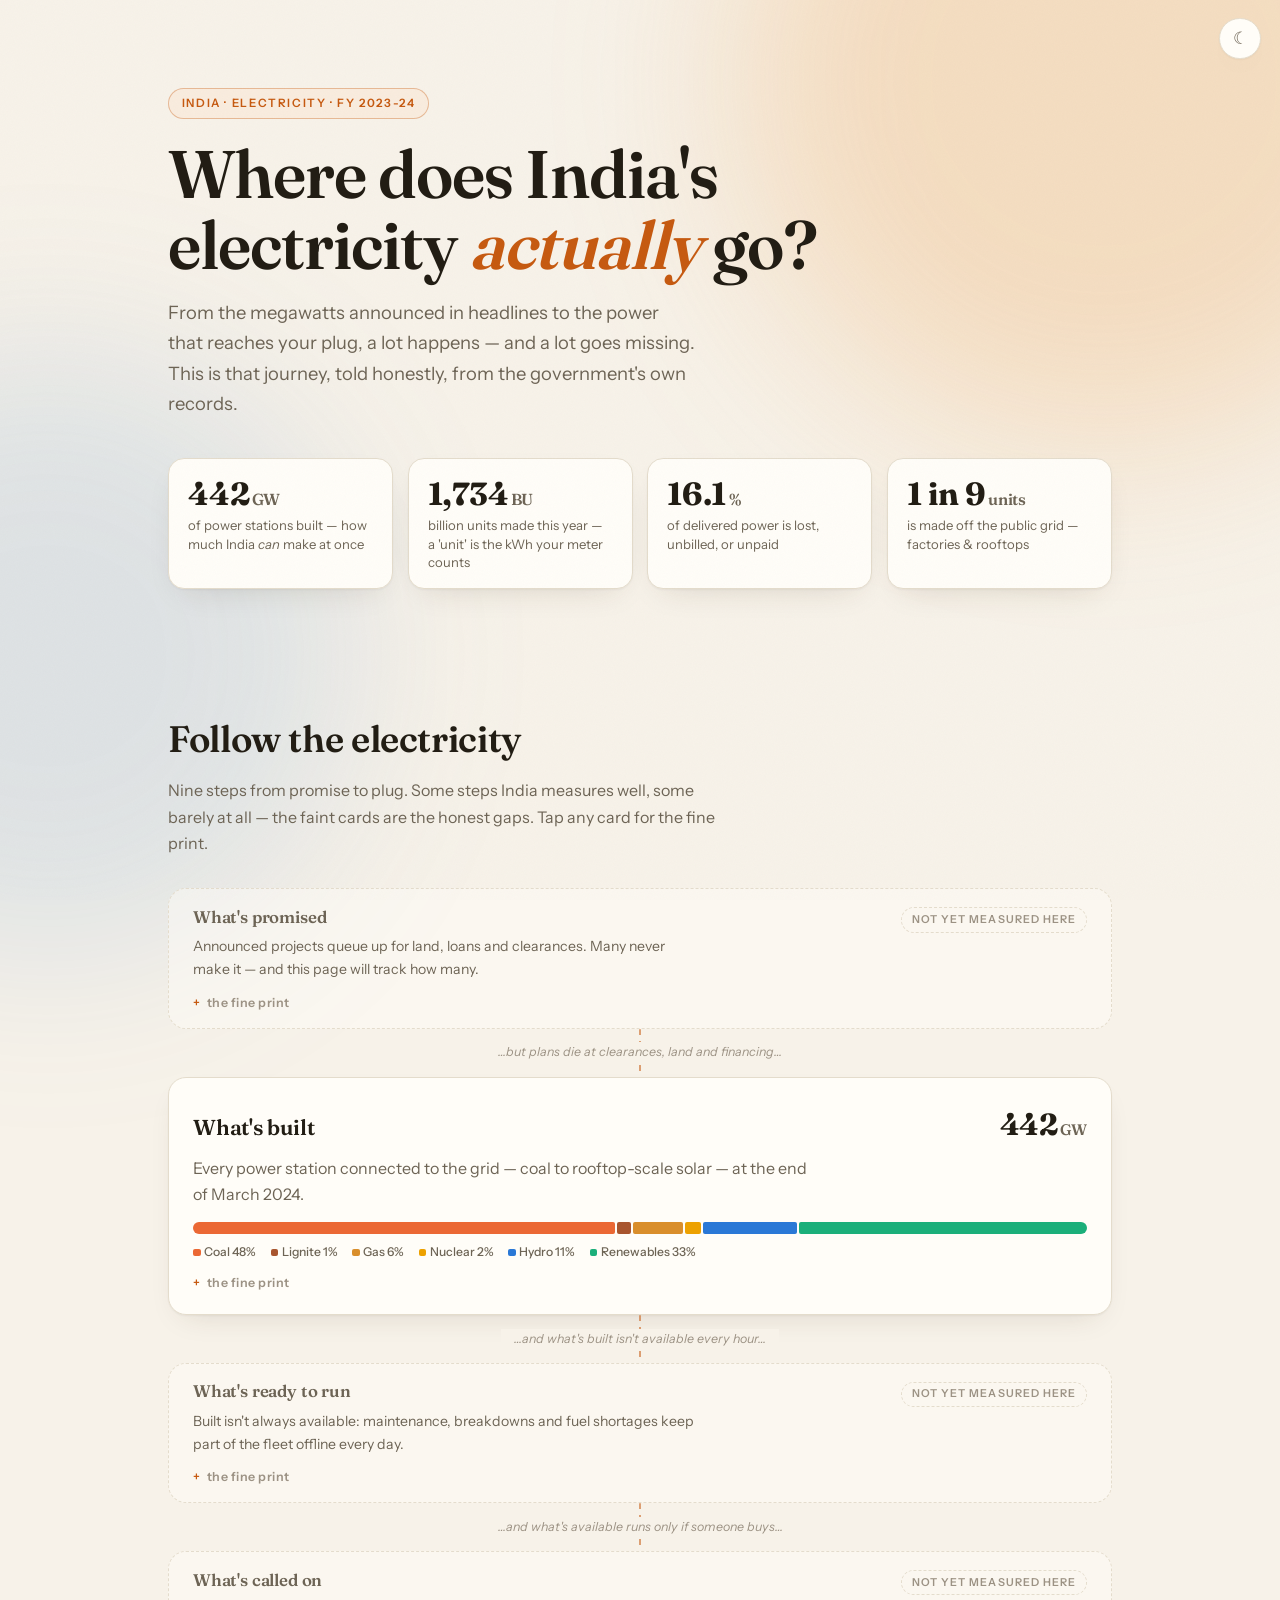
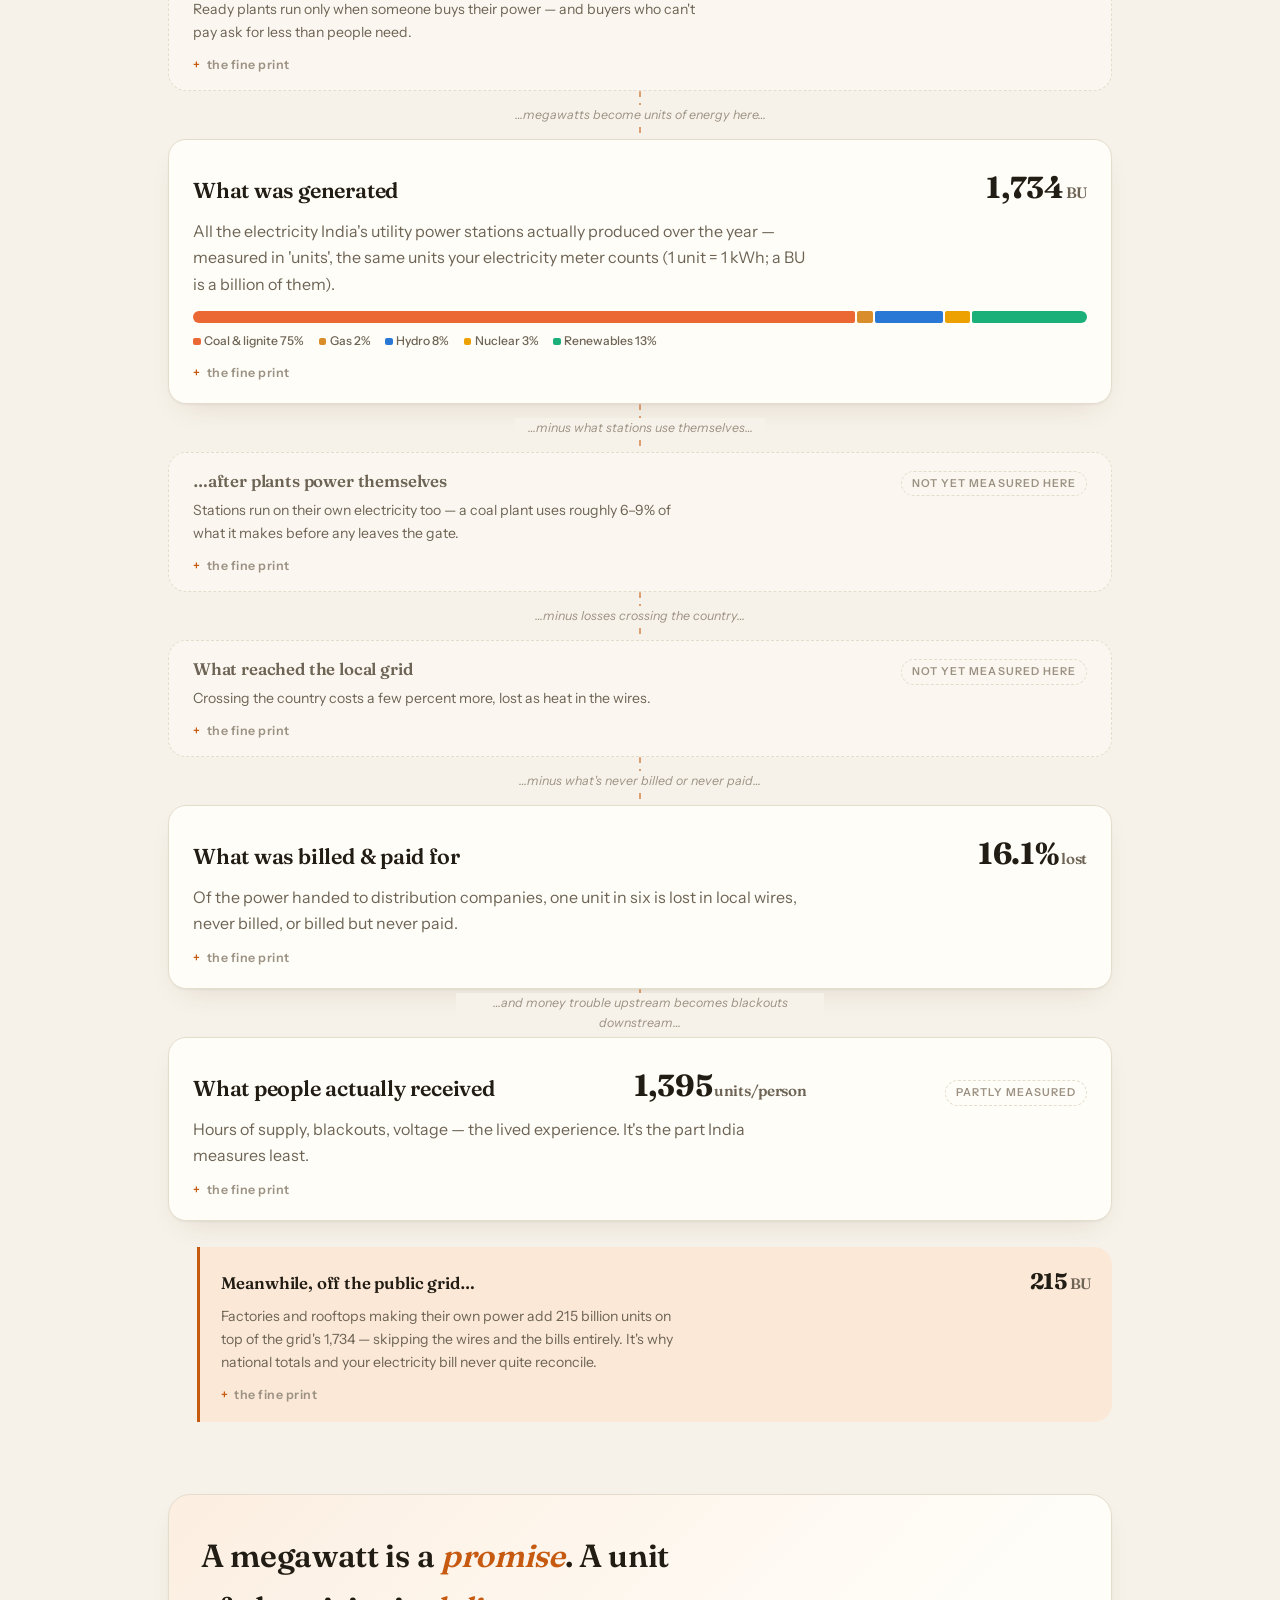
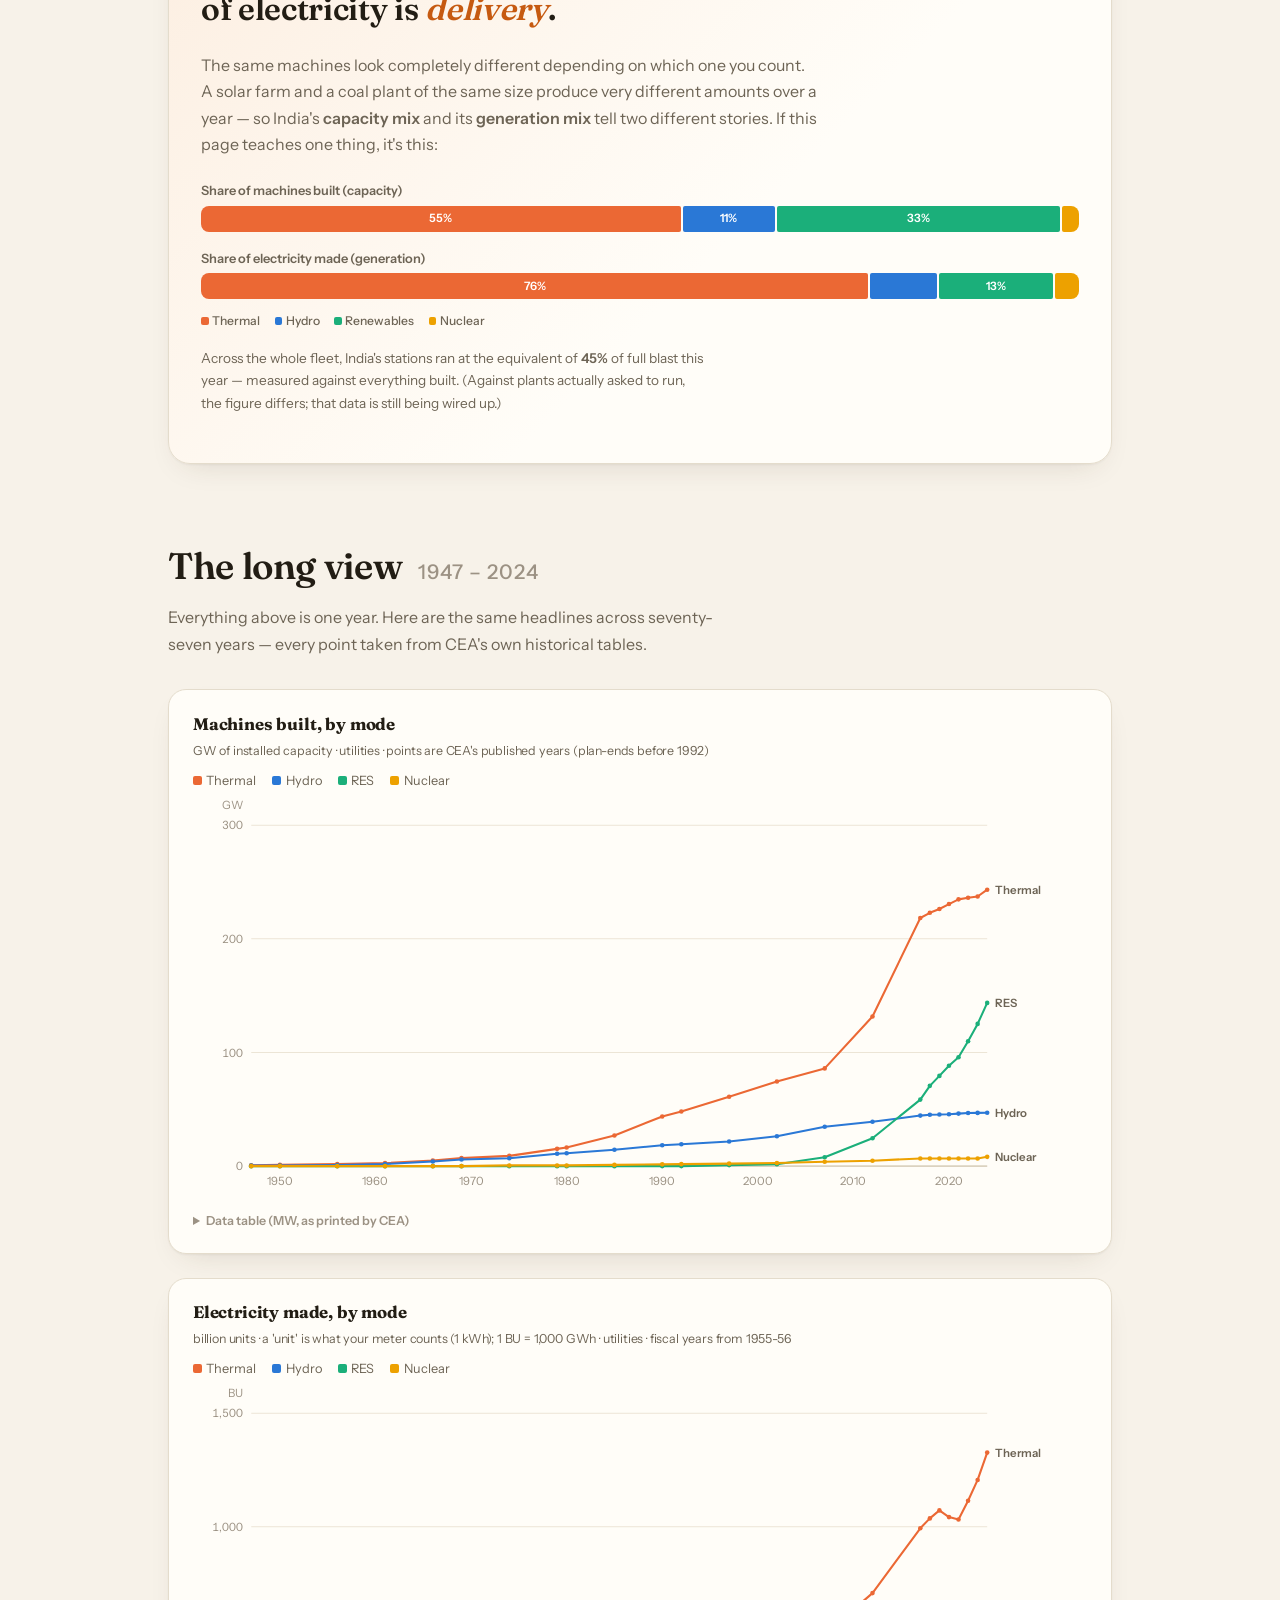
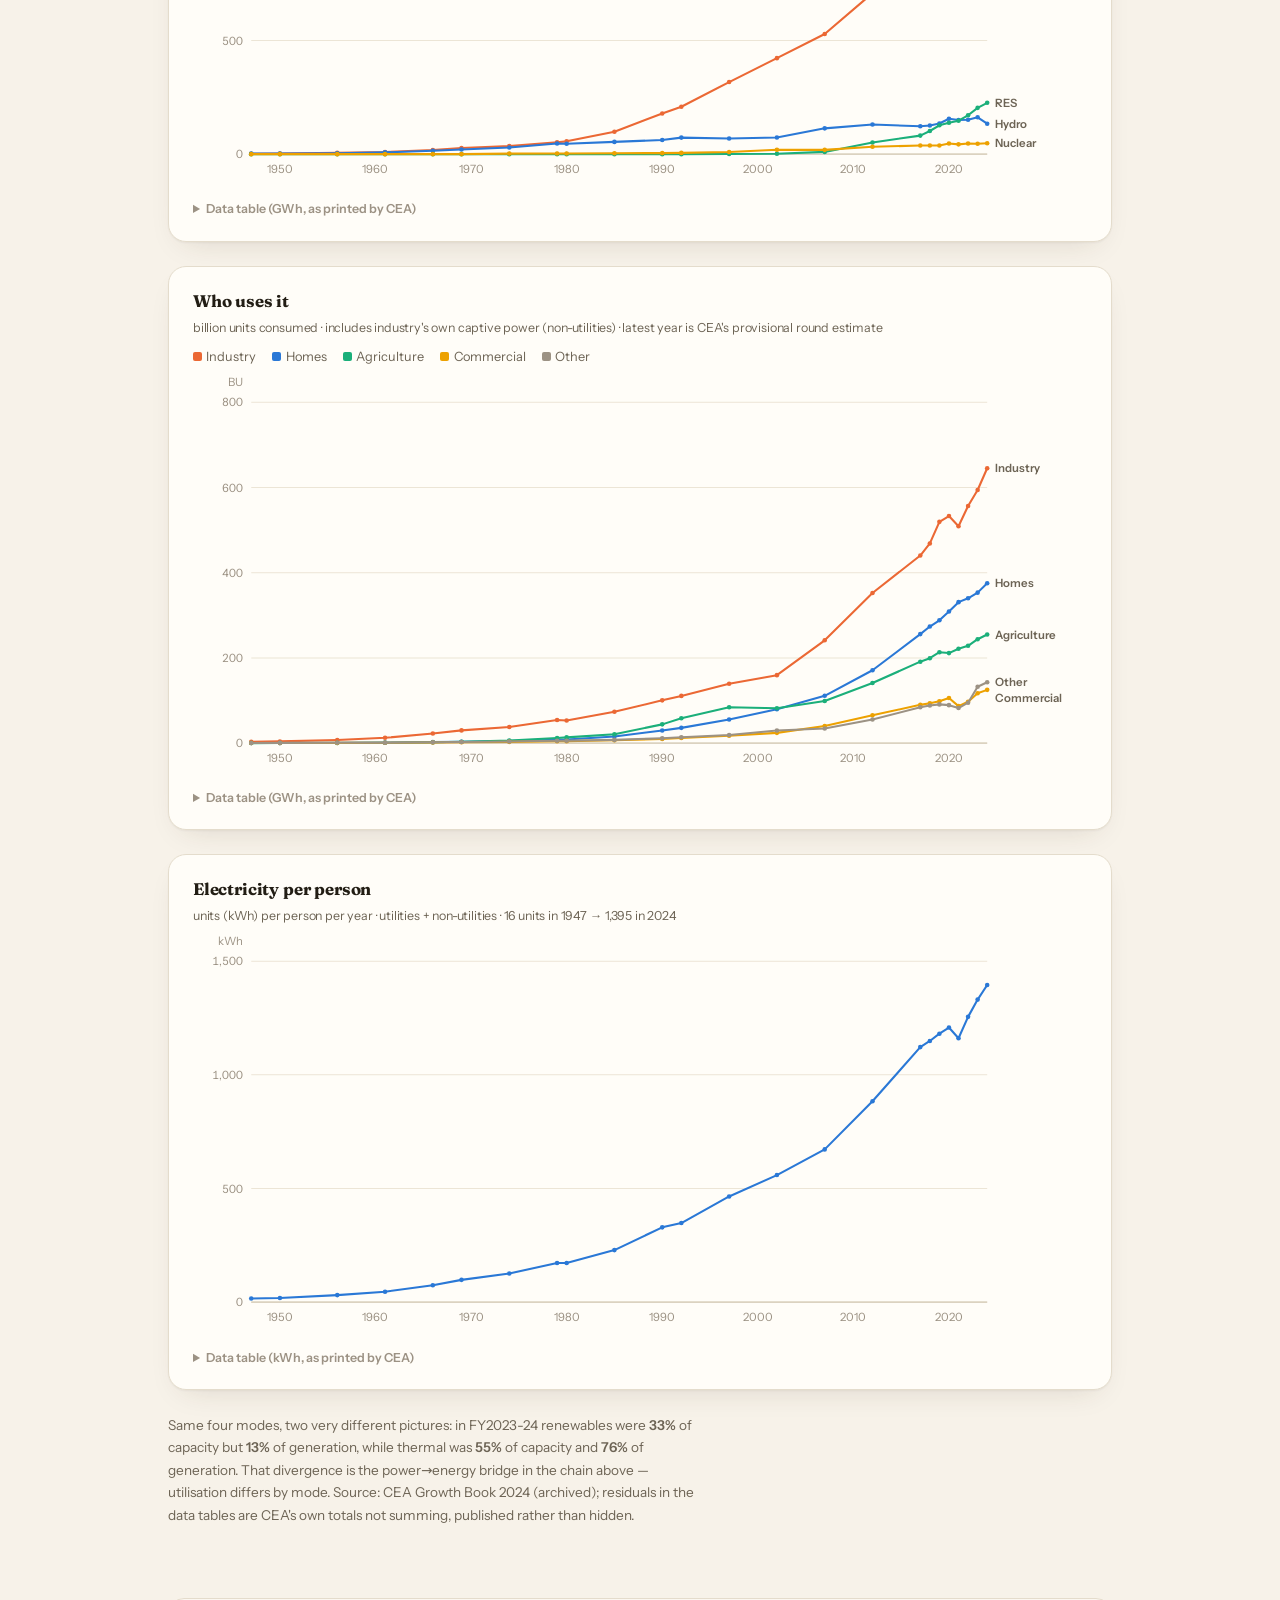
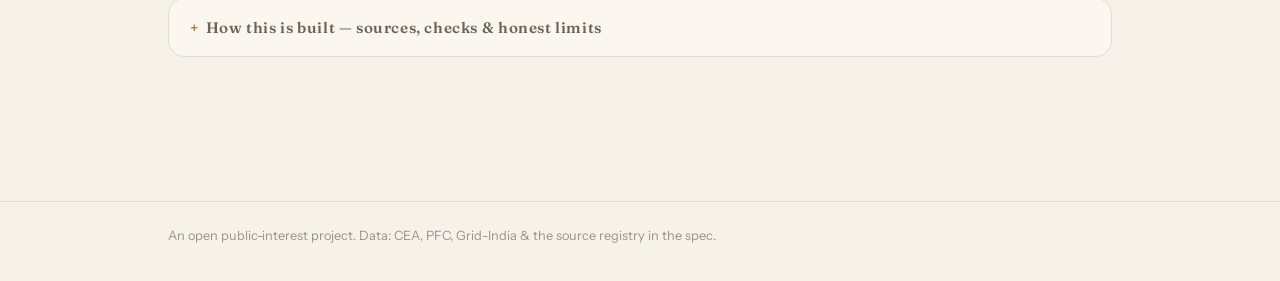
==== commit ec5c9c96: "Dig #1: consumption + per-capita series, S8 partial, light default + toggle - parse_cea.py: per_capi" ====
--- a/site/index.html
+++ b/site/index.html
@@ -7,8 +7,10 @@
 <meta name="description" content="From the megawatts announced to the power that reaches your plug — India's electricity, one honest chain, built from the government's own records.">
 <link rel="stylesheet" href="fonts.css">
 <link rel="stylesheet" href="style.css">
+<script>if (localStorage.theme === "dark" || new URLSearchParams(location.search).get("theme") === "dark") document.documentElement.dataset.theme = "dark";</script>
 </head>
 <body>
+<button id="themeBtn" aria-label="Switch between light and dark mode" title="Light / dark">☾</button>
 <div class="glow glow-a" aria-hidden="true"></div>
 <div class="glow glow-b" aria-hidden="true"></div>
 
--- a/site/style.css
+++ b/site/style.css
@@ -21,8 +21,7 @@
   --muted-ink: #9c9284; --grid: #ece5d6; --baseline: #d4cab6;
   --series-1: #2a78d6; --series-2: #eb6834; --series-3: #1baf7a; --series-4: #eda100;
 }
-@media (prefers-color-scheme: dark) {
-  :root {
+:root[data-theme="dark"] {
     --paper: #16130e;
     --paper-2: #1e1a13;
     --ink: #f2ece1;
@@ -39,7 +38,6 @@
     --surface-1: #201c14; --text-primary: #f2ece1; --text-secondary: #b0a795;
     --muted-ink: #7d7466; --grid: #2e281d; --baseline: #443c2c;
     --series-1: #3987e5; --series-2: #d95926; --series-3: #199e70; --series-4: #c98500;
-  }
 }
 
 * { box-sizing: border-box; }
@@ -57,7 +55,18 @@
   opacity: .05; mix-blend-mode: multiply;
   background-image: url("data:image/svg+xml,%3Csvg xmlns='http://www.w3.org/2000/svg' width='140' height='140'%3E%3Cfilter id='n'%3E%3CfeTurbulence type='fractalNoise' baseFrequency='.9' numOctaves='2'/%3E%3C/filter%3E%3Crect width='140' height='140' filter='url(%23n)' opacity='.6'/%3E%3C/svg%3E");
 }
-@media (prefers-color-scheme: dark) { body::before { mix-blend-mode: screen; opacity: .04; } }
+:root[data-theme="dark"] body::before { mix-blend-mode: screen; opacity: .04; }
+
+/* theme toggle */
+#themeBtn {
+  position: fixed; top: 1.1rem; right: 1.2rem; z-index: 10;
+  width: 2.6rem; height: 2.6rem; border-radius: 50%;
+  border: 1px solid var(--line); background: var(--card); color: var(--ink-2);
+  font-size: 1.05rem; cursor: pointer; box-shadow: var(--shadow);
+  display: flex; align-items: center; justify-content: center;
+  transition: transform .15s;
+}
+#themeBtn:hover { transform: scale(1.08); color: var(--accent); }
 
 .glow { position: fixed; border-radius: 50%; filter: blur(90px); z-index: 0; pointer-events: none; }
 .glow-a { width: 46rem; height: 46rem; top: -18rem; right: -12rem; background: var(--glow-a); }
